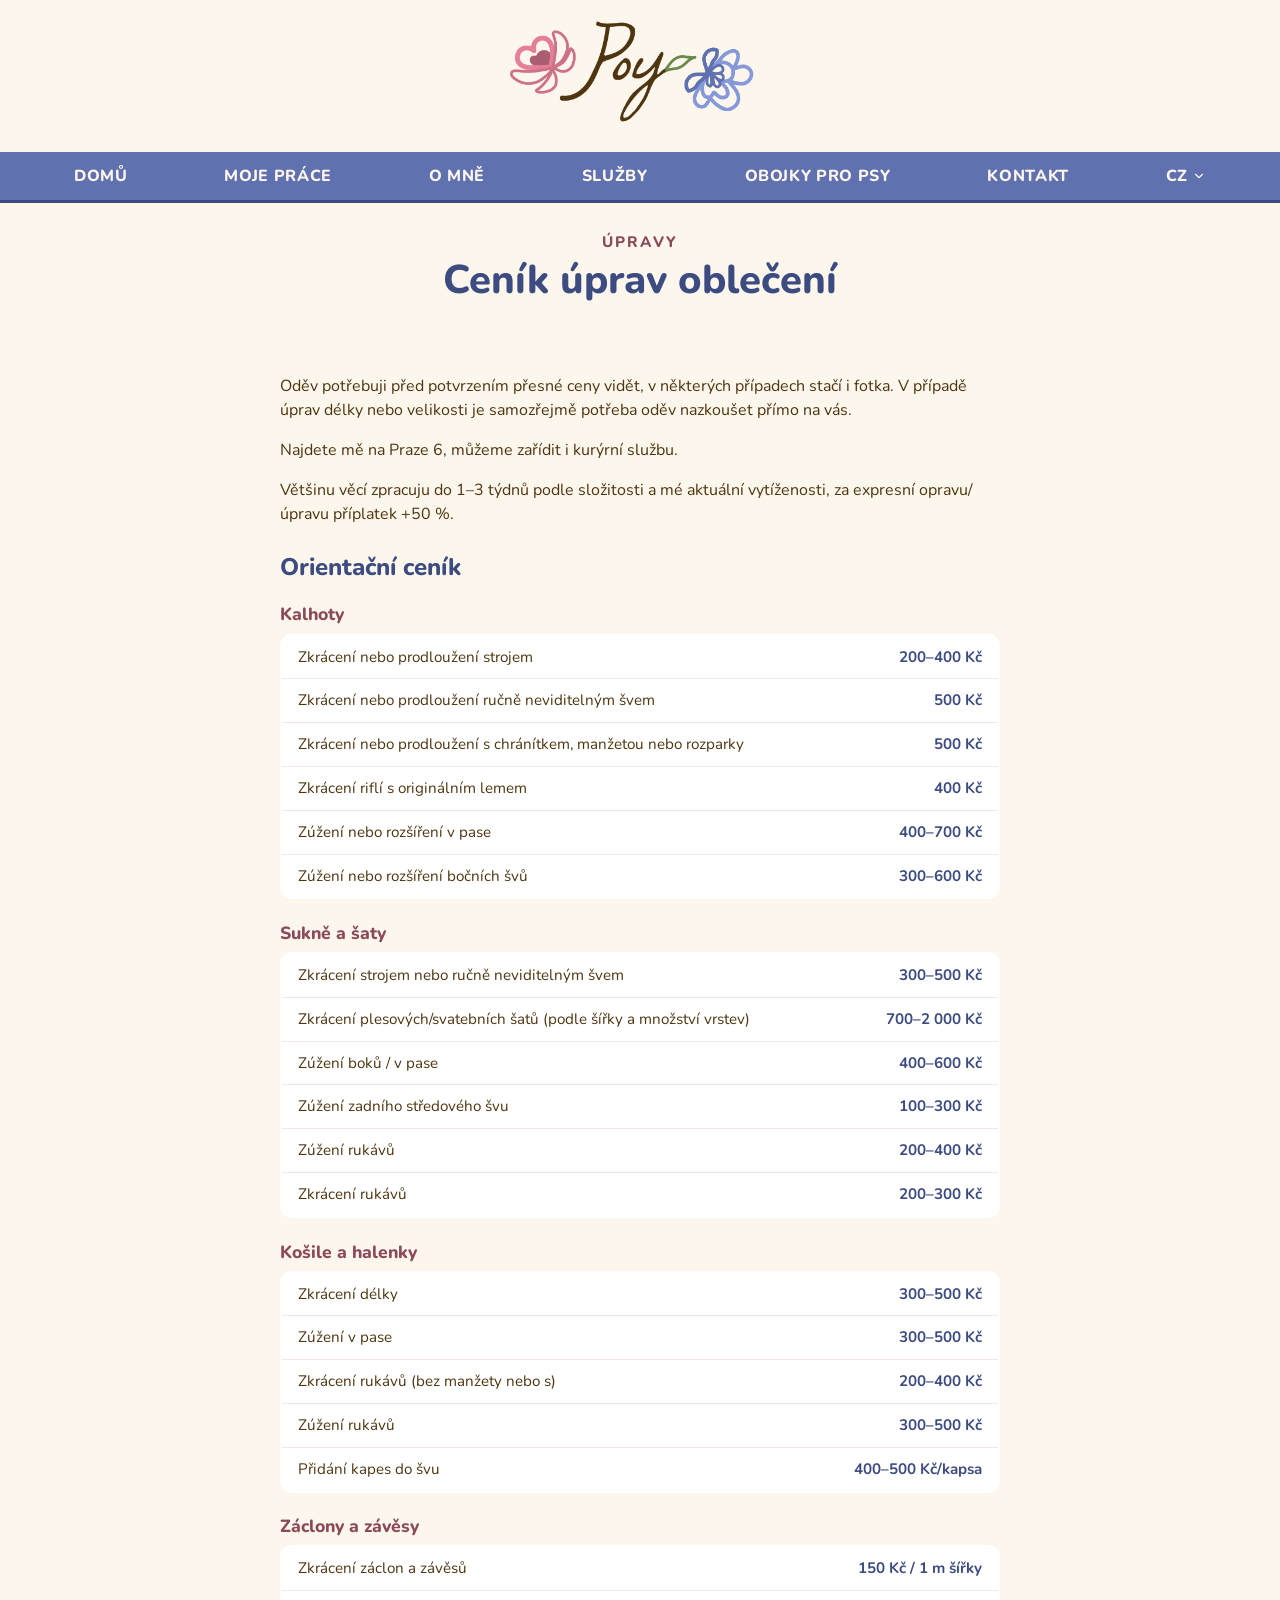
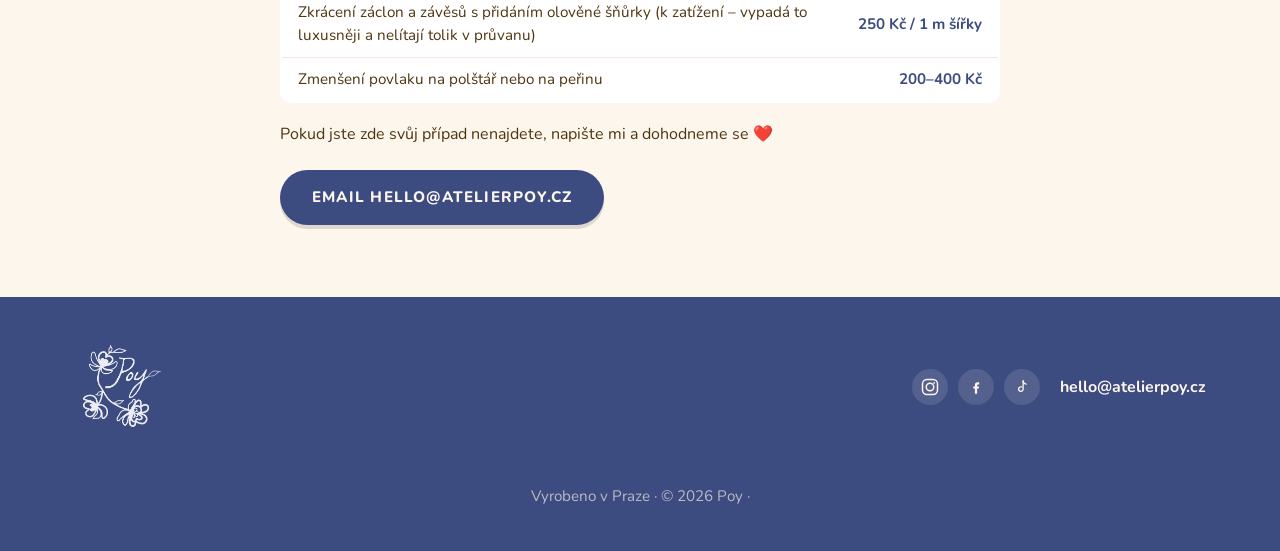
==== alterations-pricelist.html @ 81d50926 "added link to menu, mandatory fields identified, custum work CTA, about photo fix, footer logo enlar" ====
<!DOCTYPE html>
<html lang="cs">
<head>
<meta charset="UTF-8">
<meta name="viewport" content="width=device-width, initial-scale=1.0">
<title>Poy — Alterations Price List</title>
<meta name="description" content="Approximate prices for Poy's clothing alterations — hemming, taking in, sleeves, curtains and more.">
<link rel="stylesheet" href="styles.css?v=2">
</head>
<body>

<!-- anchor target for "back to top" links — kept separate from the sticky
     header, since browsers skip scrolling to a position:sticky element
     (it's always "in view" already, pinned at top:0) -->
<div id="top"></div>

<!-- ===========================================================
     Header / nav — copied verbatim from index.html so this page
     reads as part of the same site, not a separate app
     =========================================================== -->
<header class="site-header">

  <!-- Row 1: logo only, centered, no color block -->
  <div class="header-row header-row-logo">
    <a href="index.html" class="logo-link" aria-label="Poy — home" data-i18n-attr="aria-label:nav.logoAriaLabel">
      <img src="branding/logo_horizontal.png" alt="Poy" class="logo-img">
    </a>
  </div>

  <!-- Row 2: nav links + language switcher, on the blue color block.
       Below 640px this becomes the only header row — .logo-link-mobile
       shows here (hidden on desktop) while .header-row-logo above hides,
       so logo + hamburger end up sharing one row on mobile. -->
  <div class="header-row header-row-nav">
    <div class="container header-inner">
      <a href="index.html" class="logo-link logo-link-mobile" aria-label="Poy — home" data-i18n-attr="aria-label:nav.logoAriaLabel">
        <img src="branding/logo_horizontal.png" alt="Poy" class="logo-img">
      </a>

      <nav class="nav-side nav-left">
        <a href="index.html" data-i18n="nav.home">Home</a>
        <a href="index.html#feed" data-i18n="nav.feed">What I do</a>
        <a href="index.html#about" data-i18n="nav.about">About</a>
      </nav>

      <nav class="nav-side nav-right">
        <a href="index.html#services" data-i18n="nav.services">Services</a>
        <a href="collars.html" data-i18n="nav.dogCollars">Dog collars</a>
        <a href="index.html#contact" data-i18n="nav.contact">Contact</a>
      </nav>

      <!-- language switcher: current language + arrow, opens a dropdown
           with the other language. Plain fetch()+localStorage, see i18n.js -->
      <div class="lang-switch">
        <button type="button" class="lang-switch-trigger" aria-haspopup="true" aria-expanded="false">
          <span class="lang-switch-current">CZ</span>
          <svg viewBox="0 0 24 24" fill="none" xmlns="http://www.w3.org/2000/svg" aria-hidden="true">
            <path d="M6 9l6 6 6-6" stroke="currentColor" stroke-width="2" stroke-linecap="round" stroke-linejoin="round"/>
          </svg>
        </button>
        <div class="lang-switch-menu">
          <button type="button" class="lang-switch-option" data-lang="cz">CZ</button>
          <button type="button" class="lang-switch-option" data-lang="en">EN</button>
        </div>
      </div>

      <button class="nav-toggle" id="nav-toggle" aria-label="Toggle navigation" aria-expanded="false" data-i18n-attr="aria-label:nav.toggleAriaLabel">
        <span></span><span></span><span></span>
      </button>
    </div>

    <!-- mobile dropdown: all links in one list, shown via the hamburger toggle -->
    <nav class="mobile-nav" id="main-nav">
      <a href="index.html" data-i18n="nav.home">Home</a>
      <a href="index.html#feed" data-i18n="nav.feed">What I do</a>
      <a href="index.html#about" data-i18n="nav.about">About</a>
      <a href="index.html#services" data-i18n="nav.services">Services</a>
      <a href="collars.html" data-i18n="nav.dogCollars">Dog collars</a>
      <a href="index.html#contact" data-i18n="nav.contact">Contact</a>
      <div class="lang-switch">
        <button type="button" class="lang-switch-trigger" aria-haspopup="true" aria-expanded="false">
          <span class="lang-switch-current">CZ</span>
          <svg viewBox="0 0 24 24" fill="none" xmlns="http://www.w3.org/2000/svg" aria-hidden="true">
            <path d="M6 9l6 6 6-6" stroke="currentColor" stroke-width="2" stroke-linecap="round" stroke-linejoin="round"/>
          </svg>
        </button>
        <div class="lang-switch-menu">
          <button type="button" class="lang-switch-option" data-lang="cz">CZ</button>
          <button type="button" class="lang-switch-option" data-lang="en">EN</button>
        </div>
      </div>
    </nav>
  </div>
</header>

<main>

  <!-- ===========================================================
       Page hero — kicker + heading, no photos (same generic pattern
       reused from collars.html's .collar-hero)
       =========================================================== -->
  <section class="collar-hero">
    <div class="container">
      <p class="kicker" data-i18n="alterationsPricelist.kicker">alterations</p>
      <h1 data-i18n="alterationsPricelist.title">Alterations Price List</h1>
    </div>
  </section>

  <!-- content styling (.mending-section/.mending-content/.price-table*)
       is shared with mending-pricelist.html — purely generic page-content
       styling, not specific to either service, so reused as-is -->
  <section class="mending-section">
    <div class="container">
      <div class="mending-content">

        <p data-i18n="alterationsPricelist.intro.fitting">I&rsquo;ll need to see the garment before I can confirm the exact price; in some cases, a photo will suffice. If size/length alterations are required, you will, of course, need to try the garment on.</p>
        <p data-i18n="alterationsPricelist.intro.location">I&rsquo;m based in Prague 6, but we can also arrange a courier service.</p>
        <p data-i18n="alterationsPricelist.intro.turnaround">I usually complete most jobs within 1&ndash;3 weeks, depending on the complexity and my current workload; there&rsquo;s a 50% surcharge for express repairs or alterations.</p>

        <h2 data-i18n="alterationsPricelist.listHeading">Approximate price list</h2>

        <h3 data-i18n="alterationsPricelist.categories.trousers.heading">Trousers &amp; Jeans</h3>
        <div class="price-table-wrap">
          <table class="price-table">
            <tbody>
              <tr>
                <td data-i18n="alterationsPricelist.categories.trousers.items.0.name">Machine hemming or lengthening</td>
                <td data-i18n="alterationsPricelist.categories.trousers.items.0.price">200&ndash;400 CZK</td>
              </tr>
              <tr>
                <td data-i18n="alterationsPricelist.categories.trousers.items.1.name">Hand hemming or lengthening with an invisible seam</td>
                <td data-i18n="alterationsPricelist.categories.trousers.items.1.price">500 CZK</td>
              </tr>
              <tr>
                <td data-i18n="alterationsPricelist.categories.trousers.items.2.name">Hemming or lengthening with a fly, cuff or slits</td>
                <td data-i18n="alterationsPricelist.categories.trousers.items.2.price">500 CZK</td>
              </tr>
              <tr>
                <td data-i18n="alterationsPricelist.categories.trousers.items.3.name">Hemming of jeans with the original hem</td>
                <td data-i18n="alterationsPricelist.categories.trousers.items.3.price">400 CZK</td>
              </tr>
              <tr>
                <td data-i18n="alterationsPricelist.categories.trousers.items.4.name">Tightening or widening at the waist</td>
                <td data-i18n="alterationsPricelist.categories.trousers.items.4.price">400&ndash;700 CZK</td>
              </tr>
              <tr>
                <td data-i18n="alterationsPricelist.categories.trousers.items.5.name">Tightening or widening of side seams</td>
                <td data-i18n="alterationsPricelist.categories.trousers.items.5.price">300&ndash;600 CZK</td>
              </tr>
            </tbody>
          </table>
        </div>

        <h3 data-i18n="alterationsPricelist.categories.dresses.heading">Skirts &amp; Dresses</h3>
        <div class="price-table-wrap">
          <table class="price-table">
            <tbody>
              <tr>
                <td data-i18n="alterationsPricelist.categories.dresses.items.0.name">Shortening and hemming by machine or by hand with an invisible seam</td>
                <td data-i18n="alterationsPricelist.categories.dresses.items.0.price">300&ndash;500 CZK</td>
              </tr>
              <tr>
                <td data-i18n="alterationsPricelist.categories.dresses.items.1.name">Shortening and hemming of ball gowns/wedding dresses (depending on width and number of layers)</td>
                <td data-i18n="alterationsPricelist.categories.dresses.items.1.price">700&ndash;2,000 CZK</td>
              </tr>
              <tr>
                <td data-i18n="alterationsPricelist.categories.dresses.items.2.name">Taking in at the hips/waist</td>
                <td data-i18n="alterationsPricelist.categories.dresses.items.2.price">400&ndash;600 CZK</td>
              </tr>
              <tr>
                <td data-i18n="alterationsPricelist.categories.dresses.items.3.name">Taking in the centre back seam</td>
                <td data-i18n="alterationsPricelist.categories.dresses.items.3.price">100&ndash;300 CZK</td>
              </tr>
              <tr>
                <td data-i18n="alterationsPricelist.categories.dresses.items.4.name">Taking in the sleeves</td>
                <td data-i18n="alterationsPricelist.categories.dresses.items.4.price">200&ndash;400 CZK</td>
              </tr>
              <tr>
                <td data-i18n="alterationsPricelist.categories.dresses.items.5.name">Shortening the sleeves</td>
                <td data-i18n="alterationsPricelist.categories.dresses.items.5.price">200&ndash;300 CZK</td>
              </tr>
            </tbody>
          </table>
        </div>

        <h3 data-i18n="alterationsPricelist.categories.shirts.heading">Shirts &amp; Blouses</h3>
        <div class="price-table-wrap">
          <table class="price-table">
            <tbody>
              <tr>
                <td data-i18n="alterationsPricelist.categories.shirts.items.0.name">Shortening the length</td>
                <td data-i18n="alterationsPricelist.categories.shirts.items.0.price">300&ndash;500 CZK</td>
              </tr>
              <tr>
                <td data-i18n="alterationsPricelist.categories.shirts.items.1.name">Taking in at the waist</td>
                <td data-i18n="alterationsPricelist.categories.shirts.items.1.price">300&ndash;500 CZK</td>
              </tr>
              <tr>
                <td data-i18n="alterationsPricelist.categories.shirts.items.2.name">Shortening the sleeves (with or without cuffs)</td>
                <td data-i18n="alterationsPricelist.categories.shirts.items.2.price">200&ndash;400 CZK</td>
              </tr>
              <tr>
                <td data-i18n="alterationsPricelist.categories.shirts.items.3.name">Taking in the sleeves</td>
                <td data-i18n="alterationsPricelist.categories.shirts.items.3.price">300&ndash;500 CZK</td>
              </tr>
              <tr>
                <td data-i18n="alterationsPricelist.categories.shirts.items.4.name">Adding pockets to the seam</td>
                <td data-i18n="alterationsPricelist.categories.shirts.items.4.price">400&ndash;500 CZK per pocket</td>
              </tr>
            </tbody>
          </table>
        </div>

        <h3 data-i18n="alterationsPricelist.categories.curtains.heading">Curtains &amp; Drapes</h3>
        <div class="price-table-wrap">
          <table class="price-table">
            <tbody>
              <tr>
                <td data-i18n="alterationsPricelist.categories.curtains.items.0.name">Shortening curtains and drapes</td>
                <td data-i18n="alterationsPricelist.categories.curtains.items.0.price">150 CZK per metre in width</td>
              </tr>
              <tr>
                <td data-i18n="alterationsPricelist.categories.curtains.items.1.name">Shortening curtains and drapes with the addition of a lead weight cord (to weigh them down &mdash; it looks more luxurious and they don&rsquo;t flap about as much in a draught)</td>
                <td data-i18n="alterationsPricelist.categories.curtains.items.1.price">250 CZK per metre in width</td>
              </tr>
              <tr>
                <td data-i18n="alterationsPricelist.categories.curtains.items.2.name">Resizing a pillowcase or duvet cover</td>
                <td data-i18n="alterationsPricelist.categories.curtains.items.2.price">200&ndash;400 CZK</td>
              </tr>
            </tbody>
          </table>
        </div>

        <p data-i18n="alterationsPricelist.closingNote">If you can&rsquo;t find your specific case here, please write me an e-mail and we&rsquo;ll sort it out &#10084;&#65039;</p>
        <div class="mending-cta">
          <!-- PLACEHOLDER: swap for the real email before launch -->
          <a href="mailto:hello@atelierpoy.cz" class="btn btn-navy" data-i18n="alterationsPricelist.emailCta">Email hello@atelierpoy.cz</a>
        </div>

      </div>
    </div>
  </section>

</main>

<!-- ===========================================================
     Footer — copied verbatim from index.html
     =========================================================== -->
<footer class="site-footer">
  <div class="container footer-inner">
    <img src="branding/LOGO - PROFILOVKA.png" alt="Poy" class="footer-logo">
    <div class="footer-links">
      <div class="footer-socials">
        <!-- PLACEHOLDER: swap for the real Instagram handle before launch -->
        <a href="https://www.instagram.com/atelier_poy" target="_blank" rel="noopener" class="social-icon" aria-label="Instagram" data-i18n-attr="aria-label:footer.instagramLink">
          <svg viewBox="0 0 24 24" fill="none" xmlns="http://www.w3.org/2000/svg" aria-hidden="true">
            <rect x="2" y="2" width="20" height="20" rx="6" stroke="currentColor" stroke-width="2"/>
            <circle cx="12" cy="12" r="5" stroke="currentColor" stroke-width="2"/>
            <circle cx="17.5" cy="6.5" r="1.2" fill="currentColor"/>
          </svg>
        </a>
        <a href="https://www.facebook.com/profile.php?id=61593095477667" target="_blank" rel="noopener" class="social-icon" aria-label="Facebook" data-i18n-attr="aria-label:footer.facebookLink">
          <svg viewBox="0 0 24 24" fill="none" xmlns="http://www.w3.org/2000/svg" aria-hidden="true">
            <path d="M14.5 8.5h1.8V5.8h-2.1c-2.3 0-3.7 1.4-3.7 3.7v1.7H8.4v2.9h2.1V21h3v-6.9h2.2l.4-2.9h-2.6V9.7c0-.7.3-1.2 1-1.2Z" fill="currentColor"/>
          </svg>
        </a>
        <a href="https://www.tiktok.com/@atelier_poy" target="_blank" rel="noopener" class="social-icon" aria-label="TikTok" data-i18n-attr="aria-label:footer.tiktokLink">
          <svg viewBox="0 0 24 24" fill="none" xmlns="http://www.w3.org/2000/svg" aria-hidden="true">
            <path d="M13.5 4v10.8a3 3 0 1 1-2.3-2.9" stroke="currentColor" stroke-width="1.8" stroke-linecap="round" stroke-linejoin="round"/>
            <path d="M13.5 4c.3 2.2 1.9 3.9 4 4.2" stroke="currentColor" stroke-width="1.8" stroke-linecap="round" stroke-linejoin="round"/>
          </svg>
        </a>
      </div>
      <!-- PLACEHOLDER: swap for the real email before launch -->
      <a href="mailto:hello@atelierpoy.cz" data-i18n="footer.emailLink">hello@atelierpoy.cz</a>
    </div>
    <p class="footer-note" data-i18n="footer.note">Made in Prague · &copy; 2026 Poy ·</p>
  </div>
</footer>

<script src="script.js?v=2"></script>
<script src="i18n.js?v=2"></script>
</body>
</html>
---- styles.css ----
/* ===========================================================
   Poy — prototype stylesheet
   Palette pulled from the logo's floral accents + Cal & Lily's
   bold pink/navy direction. All colors/fonts live in :root so
   the palette (flagged as "may change later") is cheap to swap.
   =========================================================== */

@import url('https://fonts.googleapis.com/css2?family=Nunito:wght@400;600;700;800;900&display=swap');

:root {
  /* palette (client-provided: text / primary / secondary / accent,
     plus derived deep/pale shades for contrast and full-bleed blocks) */
  --text: #4e350f;
  --primary: #ab5e71;
  --primary-deep: #8a4a5a;
  --primary-pale: #f6e5e8;
  --secondary: #6071af;
  --secondary-deep: #3c4b80;
  --accent: #ecc84b;
  --accent-deep: #8a6a1a;
  --cream: #fdf6ec;
  --white: #ffffff;

  /* type */
  --font-display: 'Nunito', sans-serif;
  --font-body: 'Nunito', sans-serif;

  --container-width: 1180px;
}

/* ---------- reset ---------- */
*, *::before, *::after { box-sizing: border-box; }
html { scroll-behavior: smooth; }
body {
  margin: 0;
  font-family: var(--font-body);
  color: var(--text);
  background: var(--cream);
  line-height: 1.5;
  -webkit-font-smoothing: antialiased;
}
img { max-width: 100%; display: block; }
a { color: inherit; text-decoration: none; }
h1, h2, h3 { font-family: var(--font-display); font-weight: 800; margin: 0 0 0.4em; line-height: 1.1; }
p { margin: 0 0 1em; }
ul { margin: 0; padding: 0; list-style: none; }
button { font-family: inherit; cursor: pointer; }

.container {
  max-width: var(--container-width);
  margin: 0 auto;
  padding: 0 24px;
}

.kicker {
  font-family: var(--font-body);
  font-weight: 800;
  font-size: 0.95rem;
  letter-spacing: 0.14em;
  text-transform: uppercase;
  margin: 0 0 0.5em;
}

/* ---------- buttons ---------- */
.btn {
  display: inline-flex;
  align-items: center;
  gap: 8px;
  padding: 14px 30px;
  border-radius: 999px;
  border: 2px solid transparent;
  font-family: var(--font-body);
  font-weight: 800;
  font-size: 0.95rem;
  letter-spacing: 0.08em;
  text-transform: uppercase;
  transition: transform 0.15s ease, box-shadow 0.15s ease;
  box-shadow: 0 4px 0 rgba(0,0,0,0.12);
}
.btn:hover { transform: translateY(-2px); }
.btn:active { transform: translateY(1px); box-shadow: 0 2px 0 rgba(0,0,0,0.12); }

.btn-navy { background: var(--secondary-deep); color: var(--cream); }
.btn-pink { background: var(--primary-deep); color: var(--white); }
.btn-outline { background: transparent; border-color: currentColor; box-shadow: none; }

/* loading state — e.g. the collar order submit button while its fetch is
   in flight, so there's visible feedback for the gap before the success/
   error state appears. currentColor keeps the spinner matching whichever
   .btn color variant it's used on with no new color needed. */
.btn.is-loading { opacity: 0.85; cursor: default; }
.btn.is-loading:hover { transform: none; }
.btn-spinner {
  display: none;
  width: 16px;
  height: 16px;
  border: 2px solid currentColor;
  border-top-color: transparent;
  border-radius: 50%;
  opacity: 0.85;
  animation: btn-spinner-spin 0.6s linear infinite;
}
.btn.is-loading .btn-spinner { display: inline-block; }
@keyframes btn-spinner-spin { to { transform: rotate(360deg); } }

/* ---------- scalloped divider ----------
   A continuous wave made of alternating elliptical arcs (rx 70 / ry 30)
   — one bulging up, the next bulging down, tangent at each join. Wide,
   gentle rhythm (280px per full cycle) rather than tight round bumps.
   --scallop-color is set per-usage to match the section the divider is
   leading into. Used only at the top of a bold color block (max 2 per
   page). */
.scallop {
  height: 66px;
  width: 100%;
  background-color: var(--scallop-color);
  -webkit-mask-image: url("data:image/svg+xml,%3Csvg xmlns='http://www.w3.org/2000/svg' width='280' height='66'%3E%3Cpath d='M0,33 A70,30 0 0 1 140,33 A70,30 0 0 0 280,33 L280,66 L0,66 Z' fill='white'/%3E%3C/svg%3E");
  mask-image: url("data:image/svg+xml,%3Csvg xmlns='http://www.w3.org/2000/svg' width='280' height='66'%3E%3Cpath d='M0,33 A70,30 0 0 1 140,33 A70,30 0 0 0 280,33 L280,66 L0,66 Z' fill='white'/%3E%3C/svg%3E");
  -webkit-mask-repeat: repeat-x;
  mask-repeat: repeat-x;
  -webkit-mask-size: 280px 66px;
  mask-size: 280px 66px;
  -webkit-mask-position: center top;
  mask-position: center top;
}

/* Wavy borders made from tiled slices of the hand-painted wave_yelow.png
   artwork (one seamless 2-bump period each) instead of the scalloped mask
   above. --about leads into the About section; --contact leads from the
   Instagram feed into the Contact section, recolored to --primary and
   given a white backing (background-color, showing through the gaps
   between bumps) so it reads as a continuation of the widget's white
   background rather than the feed section's cream. */
.wave-divider {
  height: 70px;
  width: 100%;
  background-repeat: repeat-x;
  background-position: center top;
  background-size: auto 100%;
}
.wave-divider--about {
  background-image: url('branding/wave_yelow_tile.png');
}
.wave-divider--contact {
  background-color: var(--white);
  background-image: url('branding/wave_primary_tile.png');
}

/* ===========================================================
   Header
   =========================================================== */
.site-header {
  position: sticky;
  top: 0;
  z-index: 50;
}

/* Row 1 — logo only, centered, no color block. Shrinks to half size once
   the page is scrolled (see script.js), freeing up vertical space; the
   blue nav row below is untouched by this. */
.header-row-logo {
  display: flex;
  justify-content: center;
  align-items: center;
  background: var(--cream);
  padding: 14px 0 8px;
  transition: padding 0.25s ease;
}
.logo-link { display: flex; }
.logo-img { height: 130px; width: auto; transition: height 0.25s ease; }
.logo-link-mobile { display: none; }

.site-header.is-scrolled .header-row-logo { padding: 7px 0 4px; }
.site-header.is-scrolled .header-row-logo .logo-img { height: 65px; }

/* Row 2 — nav links + language switcher, on the blue color block */
.header-row-nav {
  background: var(--secondary);
  border-bottom: 3px solid var(--secondary-deep);
}
.header-inner {
  display: flex;
  align-items: center;
  justify-content: space-between;
  padding-top: 12px;
  padding-bottom: 12px;
}

/* display: contents unwraps the nav-left/nav-right grouping boxes so
   each link becomes a direct flex child of .header-inner, alongside
   the language switcher — that's what makes justify-content: space-between
   spread everything out edge to edge. */
.nav-side { display: contents; }
.nav-side a, .mobile-nav a {
  font-weight: 800;
  font-size: 1rem;
  letter-spacing: 0.04em;
  text-transform: uppercase;
}
/* row 2 sits on the blue block, so its links need light text; the mobile
   dropdown panel is its own cream surface and keeps the default dark text */
.header-inner .nav-side a { color: var(--cream); }
.header-inner .nav-side a:hover { color: var(--accent); }
.mobile-nav a:hover { color: var(--primary-deep); }

.mobile-nav { display: none; }

/* language switcher — styled like a nav link (current language + arrow),
   opens a small dropdown with the other language */
.lang-switch { position: relative; }
.lang-switch-trigger {
  display: inline-flex;
  align-items: center;
  gap: 4px;
  background: transparent;
  border: none;
  padding: 0;
  font-family: var(--font-body);
  font-weight: 800;
  font-size: 1rem;
  letter-spacing: 0.04em;
  text-transform: uppercase;
  color: var(--cream);
  cursor: pointer;
}
.lang-switch-trigger:hover { color: var(--accent); }
.lang-switch-trigger svg { width: 14px; height: 14px; transition: transform 0.15s ease; }
.lang-switch.open .lang-switch-trigger svg { transform: rotate(180deg); }

.lang-switch-menu {
  display: none;
  position: absolute;
  top: 100%;
  left: 50%;
  transform: translateX(-50%);
  margin-top: 12px;
  background: var(--white);
  border-radius: 12px;
  box-shadow: 0 10px 24px rgba(23,28,58,0.2);
  padding: 6px;
  min-width: 64px;
  z-index: 10;
}
.lang-switch.open .lang-switch-menu { display: block; }
.lang-switch-option {
  display: block;
  width: 100%;
  border: none;
  background: transparent;
  font-family: var(--font-body);
  font-weight: 800;
  font-size: 0.95rem;
  letter-spacing: 0.04em;
  text-transform: uppercase;
  color: var(--secondary-deep);
  padding: 8px 12px;
  border-radius: 8px;
  cursor: pointer;
  text-align: center;
}
.lang-switch-option:hover { background: var(--primary-pale); }
.lang-switch-option.is-current { display: none; }

/* the mobile dropdown copy sits on the cream panel, not the blue bar */
.mobile-nav .lang-switch-trigger { color: var(--text); }
.mobile-nav .lang-switch-trigger:hover { color: var(--primary-deep); }

.nav-toggle {
  display: none;
  flex-direction: column;
  justify-content: center;
  gap: 5px;
  width: 40px;
  height: 40px;
  background: transparent;
  border: none;
}
.nav-toggle span {
  display: block;
  height: 3px;
  border-radius: 3px;
  background: var(--cream);
}

/* ===========================================================
   Hero
   =========================================================== */
.hero {
  background: var(--cream);
}
.hero-inner { padding-top: 8px; padding-bottom: 56px; }

/* full-bleed, edge-to-edge — no rounded corners, no card framing,
   no captions; the photos carry the section on their own */
.hero-highlights {
  display: grid;
  grid-template-columns: repeat(3, 1fr);
  margin-bottom: 56px;
}
.hero-highlight-link { display: block; overflow: hidden; }
.hero-highlight-link img {
  width: 100%;
  height: 320px;
  object-fit: cover;
  display: block;
  transition: transform 0.3s ease;
}
.hero-highlight-link:hover img { transform: scale(1.04); }

.hero-text { max-width: 700px; margin: 0 auto; text-align: center; }
.hero-text .btn { margin-top: 4px; }
.hero h1 {
  font-size: clamp(2.4rem, 4.5vw, 3.6rem);
  color: var(--secondary-deep);
}
.hero-sub {
  font-size: 1.05rem;
  max-width: 56ch;
  margin-left: auto;
  margin-right: auto;
}

/* ===========================================================
   Services
   =========================================================== */
.services { background: var(--cream); }
.services .container { padding-top: 72px; padding-bottom: 64px; }
.section-heading { text-align: center; max-width: 640px; margin: 0 auto 44px; }
.section-heading h2 { font-size: clamp(2.3rem, 4vw, 3rem); color: var(--secondary-deep); }
.section-heading .kicker { color: var(--primary-deep); }

.card-grid {
  display: grid;
  grid-template-columns: repeat(4, 1fr);
  gap: 16px;
  align-items: start;
}
/* the new service photos already have their own decorative frame baked
   into the image itself, so no CSS border/frame here — just show them
   at their natural (near-square) aspect ratio so nothing gets cropped. */
.card-img {
  width: 100%;
  aspect-ratio: 1 / 1;
  object-fit: cover;
  display: block;
}
.card-caption { text-align: center; margin-top: 16px; }
.card h3 {
  font-size: 1rem;
  letter-spacing: 0.04em;
  text-transform: uppercase;
  line-height: 1.3;
  margin: 0 0 6px;
  color: var(--secondary-deep);
}
.card p.desc { font-size: 15px; margin: 0; color: var(--text); }
.card-cta { margin-top: 14px; }

/* ===========================================================
   Collar order page
   =========================================================== */
.collar-hero { background: var(--cream); padding: 28px 0 20px; text-align: center; }
.collar-hero .kicker { color: var(--primary-deep); margin-bottom: 0.25em; }
.collar-hero h1 { color: var(--secondary-deep); font-size: clamp(1.8rem, 3.2vw, 2.5rem); margin-bottom: 0.3em; }
.collar-hero-sub { max-width: 56ch; margin: 0 auto; font-size: 0.95rem; }

.order-section { background: var(--cream); padding-bottom: 40px; }
/* wider than a typical text column on purpose — more room per row means
   the option/fabric grids below need fewer rows to show everything, so
   there's less to scroll through to see all the choices */
.order-form { max-width: 900px; margin: 0 auto; }

/* 4-step flow — one .form-step visible at a time (script.js toggles the
   `hidden` attribute). .step-progress is the persistent graphical stepper
   above them (circles + connecting lines, filled/checked as steps
   complete); each .form-step's own heading below it is the per-step
   content title, not a position indicator. */
.form-step { scroll-margin-top: 130px; }
.step-heading { color: var(--secondary-deep); font-size: clamp(1.4rem, 2.5vw, 1.8rem); margin: 0 0 20px; }

.step-progress {
  display: flex;
  align-items: flex-start;
  list-style: none;
  margin: 0 0 28px;
  padding: 0;
}
.step-progress-item {
  display: flex;
  flex-direction: column;
  align-items: center;
  gap: 6px;
  flex: 0 0 auto;
}
.step-progress-circle {
  display: flex;
  align-items: center;
  justify-content: center;
  width: 34px;
  height: 34px;
  border-radius: 50%;
  border: 2px solid var(--primary-pale);
  background: var(--white);
  color: var(--text);
  font-weight: 800;
  font-size: 0.95rem;
  flex-shrink: 0;
  transition: background 0.15s ease, border-color 0.15s ease, color 0.15s ease;
}
.step-progress-check { display: none; width: 16px; height: 16px; }
.step-progress-label {
  font-size: 0.95rem;
  font-weight: 700;
  color: var(--text);
  opacity: 0.55;
  white-space: nowrap;
  transition: opacity 0.15s ease, color 0.15s ease;
}
.step-progress-line {
  flex: 1 1 20px;
  min-width: 16px;
  height: 2px;
  background: var(--primary-pale);
  margin-top: 16px;
  transition: background 0.15s ease;
}

.step-progress-item.is-current .step-progress-circle { border-color: var(--secondary-deep); color: var(--secondary-deep); }
.step-progress-item.is-current .step-progress-label { opacity: 1; color: var(--secondary-deep); }

.step-progress-item.is-complete .step-progress-circle { background: var(--secondary-deep); border-color: var(--secondary-deep); }
.step-progress-item.is-complete .step-progress-number { display: none; }
.step-progress-item.is-complete .step-progress-check { display: block; color: var(--cream); }
.step-progress-item.is-complete .step-progress-label { opacity: 1; color: var(--secondary-deep); }
.step-progress-item.is-complete + .step-progress-line { background: var(--secondary-deep); }
.step-nav { display: flex; align-items: center; justify-content: flex-end; gap: 16px; margin-top: 20px; }
/* pushes itself flush left while the Next/Submit button stays flush
   right, so a lone Next button (step 1 has no Back) still lands on the
   same side it does everywhere else */
.step-back-link {
  margin-right: auto;
  background: transparent;
  border: none;
  padding: 0;
  font-family: var(--font-body);
  font-weight: 700;
  font-size: 0.95rem;
  color: var(--secondary-deep);
  text-decoration: underline;
  text-underline-offset: 2px;
  cursor: pointer;
}
.step-back-link:hover { color: var(--primary-deep); }

/* fieldset/legend carry a lot of UA default border/padding/inset-legend
   styling — this class is used on both <fieldset> and plain <div> section
   wrappers, so it resets those defaults uniformly across both. */
.form-section {
  border: none;
  margin: 0 0 20px;
  padding: 0 0 20px;
  border-bottom: 1px solid rgba(171,94,113,0.18);
}
.form-section:last-child { border-bottom: none; margin-bottom: 0; padding-bottom: 0; }
.form-legend {
  display: block;
  font-family: var(--font-display);
  font-weight: 800;
  font-size: 1.05rem;
  color: var(--secondary-deep);
  margin: 0 0 8px;
  padding: 0;
}

/* marks a required field/section's legend or label — a CSS-generated
   character rather than extra markup, so it survives i18n.js overwriting
   the element's textContent on every language switch */
.is-required::after {
  content: " *";
  color: var(--primary-deep);
  font-weight: 800;
}

.form-note { font-size: 0.95rem; color: var(--text); opacity: 0.75; margin: 6px 0 0; }
.form-note--soft {
  background: var(--primary-pale);
  border-radius: 10px;
  padding: 8px 12px;
  opacity: 1;
}
.field-help { font-size: 0.95rem; opacity: 0.65; margin: 4px 0 0; }
.field-help a { text-decoration: underline; text-underline-offset: 2px; }
.field-help a:hover { color: var(--primary-deep); }

.field { margin-bottom: 10px; }
.field:last-child { margin-bottom: 0; }
.field label,
.field-label {
  display: block;
  font-weight: 700;
  font-size: 0.95rem;
  color: var(--secondary-deep);
  margin-bottom: 4px;
}
.field input[type="text"],
.field input[type="email"],
.field input[type="tel"],
.field input[type="number"],
.field textarea {
  width: 100%;
  border: 2px solid var(--primary-pale);
  background: var(--white);
  border-radius: 10px;
  padding: 8px 12px;
  font-family: var(--font-body);
  font-size: 1rem;
  color: var(--text);
  transition: border-color 0.15s ease;
}
.field input:focus,
.field textarea:focus { outline: none; border-color: var(--primary-deep); }
.field textarea { min-height: 70px; resize: vertical; }

/* validation — inline, next to the field it belongs to, never a generic
   top-of-page banner. --primary-deep doubles as the "error" color since
   the palette has no dedicated red; it reads clearly enough against the
   cream/white field backgrounds. */
.field-error {
  color: var(--primary-deep);
  font-size: 0.95rem;
  font-weight: 700;
  margin: 4px 0 0;
}
.field input.is-invalid,
.field textarea.is-invalid { border-color: var(--primary-deep); }
/* required radio/checkbox groups with no default selection (width,
   hardware, delivery use .option-card; fabric uses its own accordion
   markup) — the whole group gets a colored border when nothing's picked */
.form-section.is-invalid .option-card { border-color: var(--primary-deep); }
.form-section.is-invalid .fabric-tabs .fabric-tab { border-color: var(--primary-deep); }
.form-section.is-invalid .hardware-chip { border-color: var(--primary-deep); }

/* radio/checkbox "cards" used for width, hardware, delivery and the
   nametag sub-choices — the whole card is clickable since the input
   sits inside its <label>; :has() gives the checked one a filled look
   without needing JS just to toggle a class. */
.option-grid {
  display: grid;
  grid-template-columns: repeat(auto-fit, minmax(150px, 1fr));
  gap: 8px;
}
.option-grid--two { grid-template-columns: repeat(2, 1fr); }
.option-grid--compact { gap: 6px; margin-top: 6px; }

.option-card {
  display: flex;
  flex-direction: column;
  gap: 2px;
  border: 2px solid var(--primary-pale);
  background: var(--white);
  border-radius: 12px;
  padding: 8px 10px;
  cursor: pointer;
  transition: border-color 0.15s ease, background 0.15s ease;
}
.option-card input { accent-color: var(--primary-deep); margin-right: 4px; }
.option-card:has(input:checked) { border-color: var(--primary-deep); background: var(--primary-pale); }
.option-card-title { font-weight: 700; font-size: 1rem; }
.option-card-price { font-size: 0.95rem; opacity: 0.75; }
/* width example photos — bleeds to the card's edges (negative margin
   cancels .option-card's own padding), same idea as the fabric/hardware
   swatch photos */
.option-card--image { padding-top: 0; overflow: hidden; }
.option-card-img {
  width: calc(100% + 20px);
  margin: 0 -10px 6px;
  aspect-ratio: 4 / 3;
  object-fit: cover;
  display: block;
}
/* 40mm-silver lock: JS disables the input and adds this class so the
   reason (the note above the group) is visible, not just a mystery gray */
.option-card.is-disabled { opacity: 0.5; cursor: not-allowed; background: var(--cream); }
.option-card.is-disabled input { pointer-events: none; }

/* fabric catalogue — one category's swatches visible at a time, switched
   via a row of tabs (script.js) rather than the accordion this replaced;
   .fabric-panel[hidden] just uses the browser's native hidden behavior */
.fabric-tabs {
  display: flex;
  flex-wrap: wrap;
  gap: 6px;
  margin-bottom: 12px;
}
.fabric-tab {
  border: 2px solid var(--primary-pale);
  background: var(--white);
  color: var(--secondary-deep);
  border-radius: 999px;
  padding: 8px 14px;
  font-family: var(--font-body);
  font-weight: 700;
  font-size: 0.95rem;
  cursor: pointer;
  transition: border-color 0.15s ease, background 0.15s ease, color 0.15s ease;
}
.fabric-tab:hover { border-color: var(--primary-deep); }
.fabric-tab.is-active { background: var(--secondary-deep); border-color: var(--secondary-deep); color: var(--cream); }

.fabric-grid {
  display: grid;
  grid-template-columns: repeat(auto-fill, minmax(130px, 1fr));
  gap: 8px;
}
/* the swatch photo is the main identifier now (no code shown to the
   customer) — the radio floats over its top-left corner rather than
   taking its own row, so the image can run the full width of the card.
   .fabric-chip is a plain div (not the label) so the enlarge button can
   sit as its sibling instead of nesting inside the label — nesting a
   button inside a label makes click-forwarding to the radio unreliable
   across browsers. .fabric-chip-select is `display: contents` so its
   children (input/image/name) lay out exactly as if they were direct
   flex children of .fabric-chip, keeping the original card layout. */
.fabric-chip {
  position: relative;
  display: flex;
  flex-direction: column;
  border: 2px solid var(--primary-pale);
  background: var(--white);
  border-radius: 10px;
  overflow: hidden;
  cursor: pointer;
  font-size: 1rem;
  transition: border-color 0.15s ease, box-shadow 0.15s ease;
}
.fabric-chip-select { display: contents; }
.fabric-chip:has(input:checked) {
  border-color: var(--primary-deep);
  box-shadow: 0 0 0 2px var(--primary-pale) inset;
}
.fabric-chip:has(input:checked) .fabric-name-row { background: var(--primary-pale); }
.fabric-swatch {
  width: 100%;
  aspect-ratio: 1 / 1;
  object-fit: cover;
  display: block;
  background: var(--cream);
}
/* radio sits in the white name row, not over the (often busy) pattern
   photo, where it used to be hard to notice */
.fabric-name-row {
  display: flex;
  align-items: center;
  flex-wrap: wrap;
  gap: 2px 6px;
  padding: 5px 8px 6px;
  transition: background 0.15s ease;
}
.fabric-name-row input { margin: 0; flex-shrink: 0; accent-color: var(--primary-deep); }
.fabric-name { color: var(--text); }
.fabric-note { font-size: 0.95rem; opacity: 0.65; flex-basis: 100%; }

/* set by the maker via patterns/catalogue.json (status: "out_of_stock") —
   same greyed-out treatment as .option-card.is-disabled (the 40mm/silver
   hardware lock), plus a small badge since there's no adjacent note
   explaining the disabled radio the way that lock has */
.fabric-chip.is-out-of-stock { opacity: 0.55; cursor: not-allowed; }
.fabric-chip.is-out-of-stock .fabric-swatch { filter: grayscale(60%); }
.fabric-out-of-stock-badge {
  font-weight: 800;
  text-transform: uppercase;
  letter-spacing: 0.04em;
  color: var(--primary-deep);
  opacity: 1;
}
.fabric-grid-empty { grid-column: 1 / -1; margin: 0; }

/* hardware catalogue — same card shape as the fabric chips (image, radio
   + name in the white row below), fetched from hardware/catalogue.json.
   Product photos rather than repeating pattern swatches, so `contain`
   instead of `cover` — cropping a clasp in half would look broken in a
   way cropping a fabric texture doesn't. */
.hardware-grid {
  display: grid;
  /* always exactly 4 hardware options (unlike the fabric catalogue, which
     can grow), so a fixed 4-column split fills the row edge to edge
     instead of packing tight and leaving empty space to the right */
  grid-template-columns: repeat(4, 1fr);
  gap: 8px;
  margin-bottom: 8px;
}
.hardware-chip {
  position: relative;
  display: flex;
  flex-direction: column;
  border: 2px solid var(--primary-pale);
  background: var(--white);
  border-radius: 10px;
  overflow: hidden;
  cursor: pointer;
  font-size: 1rem;
  transition: border-color 0.15s ease, box-shadow 0.15s ease;
}
.hardware-chip-select { display: contents; }
.hardware-chip:has(input:checked) {
  border-color: var(--primary-deep);
  box-shadow: 0 0 0 2px var(--primary-pale) inset;
}
.hardware-chip:has(input:checked) .hardware-name-row { background: var(--primary-pale); }
.hardware-swatch {
  width: 100%;
  aspect-ratio: 1 / 1;
  object-fit: contain;
  display: block;
  background: var(--white);
  padding: 10px;
}
.hardware-name-row {
  display: flex;
  align-items: center;
  flex-wrap: wrap;
  gap: 2px 6px;
  padding: 5px 8px 6px;
  transition: background 0.15s ease;
}
.hardware-name-row input { margin: 0; flex-shrink: 0; accent-color: var(--primary-deep); }
.hardware-name { color: var(--text); }
.hardware-note { font-size: 0.95rem; opacity: 0.65; flex-basis: 100%; }
/* set by the maker via hardware/catalogue.json (status: "out_of_stock"),
   or by the 40mm-silver lock (.is-disabled, see applyWidthLock()) —
   same greyed-out treatment either way */
.hardware-chip.is-out-of-stock,
.hardware-chip.is-disabled { opacity: 0.5; cursor: not-allowed; background: var(--cream); }
.hardware-chip.is-out-of-stock .hardware-swatch { filter: grayscale(60%); }
.hardware-out-of-stock-badge {
  font-weight: 800;
  text-transform: uppercase;
  letter-spacing: 0.04em;
  color: var(--primary-deep);
  opacity: 1;
}

.fabric-enlarge {
  position: absolute;
  top: 6px;
  right: 6px;
  z-index: 2;
  display: flex;
  align-items: center;
  justify-content: center;
  width: 22px;
  height: 22px;
  padding: 0;
  border: none;
  border-radius: 50%;
  background: rgba(253,246,236,0.85);
  color: var(--secondary-deep);
  cursor: pointer;
  transition: background 0.15s ease, color 0.15s ease;
}
.fabric-enlarge svg { width: 13px; height: 13px; }
.fabric-enlarge:hover { background: var(--cream); color: var(--primary-deep); }

/* fabric lightbox — full-screen viewer opened from any .fabric-enlarge
   button; script.js scopes prev/next to whichever category tab is open */
.lightbox {
  position: fixed;
  inset: 0;
  z-index: 200;
  display: flex;
  align-items: center;
  justify-content: center;
  gap: 8px;
  background: rgba(78,53,15,0.85);
  padding: 24px;
}
/* [hidden] and a plain class selector are equal specificity, so without
   this the `display: flex` above would win and show the lightbox even
   while the `hidden` attribute is set on page load */
.lightbox[hidden] { display: none; }
.lightbox-content {
  margin: 0;
  display: flex;
  flex-direction: column;
  align-items: center;
  gap: 12px;
  max-width: min(820px, 85vw);
}
.lightbox-img {
  max-width: 100%;
  max-height: 80vh;
  display: block;
  border-radius: 12px;
  background: var(--cream);
  box-shadow: 0 12px 32px rgba(0,0,0,0.35);
}
.lightbox-caption { margin: 0; color: var(--cream); font-weight: 700; font-size: 0.95rem; text-align: center; }
.lightbox-close,
.lightbox-nav {
  display: flex;
  align-items: center;
  justify-content: center;
  flex-shrink: 0;
  border: none;
  border-radius: 50%;
  background: rgba(253,246,236,0.15);
  color: var(--cream);
  cursor: pointer;
  transition: background 0.15s ease;
}
.lightbox-close:hover,
.lightbox-nav:hover { background: rgba(253,246,236,0.3); }
.lightbox-nav { width: 44px; height: 44px; }
.lightbox-nav svg { width: 22px; height: 22px; }
.lightbox-close {
  position: absolute;
  top: 20px;
  right: 20px;
  width: 40px;
  height: 40px;
}
.lightbox-close svg { width: 18px; height: 18px; }

.nametag-details {
  margin-top: 12px;
  padding-top: 12px;
  border-top: 1px dashed var(--primary-pale);
}
.nametag-example-row {
  display: flex;
  gap: 14px;
  align-items: flex-start;
  margin-bottom: 10px;
}
.nametag-example-text { flex: 1; min-width: 0; }
.nametag-example-text .field { margin-bottom: 0; }
.nametag-example-img {
  width: 140px;
  height: 140px;
  object-fit: cover;
  border-radius: 12px;
  flex-shrink: 0;
}

/* Live price panel — sidebar next to the form on desktop, a collapsed
   fixed bar (just the total) on mobile that expands to the breakdown.
   Both states share the same markup; only position/layout changes, see
   the max-width: 900px override below. */
.order-layout {
  display: grid;
  grid-template-columns: 1fr 260px;
  gap: 40px;
  align-items: start;
}
.order-success {
  grid-column: 1 / -1;
  max-width: 56ch;
  margin: 40px auto;
  padding: 32px 24px;
  text-align: center;
  background: var(--white);
  border: 2px solid var(--primary-pale);
  border-radius: 16px;
}
.order-success h2 { color: var(--secondary-deep); margin-bottom: 0.5em; }
.price-panel {
  position: sticky;
  top: calc(var(--header-height, 90px) + 12px);
  background: var(--white);
  border: 2px solid var(--primary-pale);
  border-radius: 16px;
  padding: 16px 18px;
}
/* lives inside .price-details so it's part of the same sticky box and
   scrolls as one unit with the price breakdown, instead of being a
   separate sibling that could slide up behind it mid-scroll */
.price-panel-note {
  margin: 12px 0 0;
  padding-top: 12px;
  border-top: 1px dashed var(--primary-pale);
}
.price-summary {
  display: flex;
  align-items: center;
  justify-content: space-between;
  gap: 8px;
  width: 100%;
  background: transparent;
  border: none;
  padding: 0;
  cursor: default;
  font-family: var(--font-body);
  color: var(--secondary-deep);
}
.price-summary-label {
  font-weight: 800;
  font-size: 0.95rem;
  text-transform: uppercase;
  letter-spacing: 0.04em;
}
.price-summary-total { font-weight: 800; font-size: 1.35rem; color: var(--primary-deep); }
/* only meaningful once the panel becomes a collapsible mobile bar */
.price-toggle-icon { display: none; width: 18px; height: 18px; flex-shrink: 0; transition: transform 0.15s ease; }

.price-details { margin-top: 12px; }
/* the details pane starts `hidden` in the markup (mobile-collapsed
   default) — on desktop it should always read as expanded regardless,
   since there's no bottom-bar space constraint to collapse for */
.price-details[hidden] { display: block; }
.price-lines { margin: 0; }
.price-line {
  display: flex;
  justify-content: space-between;
  gap: 8px;
  font-size: 0.95rem;
  padding: 5px 0;
  border-top: 1px solid var(--primary-pale);
}
.price-lines .price-line:first-child { border-top: none; }

/* ===========================================================
   Mending price list
   =========================================================== */
.mending-section { background: var(--cream); padding: 40px 0 72px; }
.mending-content { max-width: 720px; margin: 0 auto; }
.mending-content h2 { color: var(--secondary-deep); margin-top: 1.2em; }
.mending-content h3 { color: var(--primary-deep); font-size: 1.1rem; margin-top: 1.4em; margin-bottom: 0.5em; }
.price-table-wrap { overflow-x: auto; margin-bottom: 1.2em; }
.price-table {
  width: 100%;
  border-collapse: collapse;
  background: var(--white);
  border: 2px solid var(--primary-pale);
  border-radius: 12px;
  overflow: hidden;
}
.price-table td {
  padding: 10px 16px;
  font-size: 0.95rem;
  border-top: 1px solid var(--primary-pale);
}
.price-table tr:first-child td { border-top: none; }
.price-table td:last-child { text-align: right; white-space: nowrap; font-weight: 700; color: var(--secondary-deep); }
.mending-cta { margin-top: 1.5em; }

/* ===========================================================
   Reviews
   =========================================================== */
.reviews { background: var(--primary); padding: 72px 0; }
/* arrows are pinned to the edges of this full-width wrapper, not to the
   (narrower, variable-width) text block, so they never shift position
   when a review's width changes. */
.reviews-carousel { position: relative; }
.review-arrow {
  position: absolute;
  top: 50%;
  transform: translateY(-50%);
  display: inline-flex;
  align-items: center;
  justify-content: center;
  width: 48px;
  height: 48px;
  border-radius: 50%;
  border: none;
  background: var(--cream);
  color: var(--secondary-deep);
  cursor: pointer;
  transition: background 0.15s ease;
}
.review-arrow-prev { left: 0; }
.review-arrow-next { right: 0; }
.review-arrow svg { width: 22px; height: 22px; }
.review-arrow:hover { background: var(--accent); }

/* fixed-height stage sized to the shorter, typical review (review 2) so
   the section doesn't jump height between slides. The one long review
   (review 1) gets extra width instead, via .is-wide, to help it fit. */
.review-track {
  max-width: 760px;
  margin: 0 auto;
  padding: 0 64px;
  min-height: 220px;
  display: flex;
  flex-direction: column;
  justify-content: center;
  text-align: center;
}
/* review 1 is much longer than the rest — give it the full available
   width plus a slightly smaller font, together enough to land at the
   same section height as the other (shorter) reviews. */
.review-track.is-wide { max-width: none; }
.review-track.is-wide .review-text { font-size: 1.3rem; }
.review-slide { display: none; }
.review-slide.is-active { display: block; }
.review-text {
  font-size: clamp(1.15rem, 2vw, 1.5rem);
  line-height: 1.5;
  color: var(--white);
  margin: 0 0 18px;
}
.review-handle {
  font-weight: 800;
  font-size: 0.95rem;
  letter-spacing: 0.06em;
  text-transform: uppercase;
  color: var(--secondary-deep);
  margin: 0;
}

.review-dots { display: flex; justify-content: center; gap: 10px; margin-top: 36px; }
.review-dot {
  width: 9px;
  height: 9px;
  border-radius: 50%;
  background: rgba(253,246,236,0.45);
}
.review-dot.is-active { background: var(--cream); }

/* ===========================================================
   Instagram feed
   =========================================================== */
.feed { background: var(--cream); }
.feed .container { padding-top: 72px; }
.feed-widget {
  width: 100%;
  background: var(--white);
  padding-bottom: 56px;
}
.feed-widget [class*="elfsight-app-"] { min-height: 500px; display: block; }

/* ===========================================================
   About
   =========================================================== */
.about { background: #ffd64c; padding-top: 30px; padding-bottom: 94px; }
.about-inner {
  display: grid;
  grid-template-columns: 0.9fr 1.1fr;
  gap: 52px;
  align-items: end;
}
/* pulled down by the section's own bottom padding so the photo reaches
   the true edge of the yellow block instead of stopping level with the
   (shorter) text column and floating above the section's bottom edge */
.about-photo { position: relative; z-index: 1; margin-bottom: -94px; }
.about-text { position: relative; z-index: 2; }
.about-photo-img {
  width: 90%;
  height: 523px;
  object-fit: contain;
  object-position: bottom;
}

/* bleeds past the photo into the bio text column like a stamp — sits
   above the photo but behind the text, see .about-text z-index below */
.badge {
  position: absolute;
  bottom: -20px;
  right: -80px;
  width: 396px;
  height: auto;
  transform: rotate(-9deg);
}

.about-text h2 { color: var(--secondary-deep); font-size: clamp(2.3rem, 4vw, 3rem); }
.about-text .kicker { color: var(--secondary-deep); }
.about-text p { max-width: 54ch; }

/* ===========================================================
   Contact
   =========================================================== */
.contact { background: var(--primary); padding: 72px 0; text-align: center; }
.contact .kicker { color: var(--white); }
.contact h2 { color: var(--secondary-deep); font-size: clamp(2.3rem, 4vw, 3rem); }
.contact p { max-width: 50ch; margin-left: auto; margin-right: auto; }
.contact .btn-outline { color: var(--cream); }
.contact-actions {
  display: flex;
  gap: 18px;
  justify-content: center;
  flex-wrap: wrap;
  margin-top: 24px;
}

/* ===========================================================
   Footer
   =========================================================== */
.site-footer {
  background: var(--secondary-deep);
  color: var(--cream);
  padding: 40px 0 28px;
}
.footer-inner {
  display: flex;
  flex-wrap: wrap;
  align-items: center;
  justify-content: space-between;
  gap: 24px;
}
.footer-logo { height: 100px; filter: brightness(0) invert(1); opacity: 0.9; }
.footer-links {
  display: flex;
  align-items: center;
  gap: 20px;
  flex-wrap: wrap;
  font-weight: 700;
  font-size: 1rem;
}
.footer-links a:hover { color: var(--accent); }

.footer-socials { display: flex; gap: 10px; }
.social-icon {
  display: inline-flex;
  align-items: center;
  justify-content: center;
  width: 36px;
  height: 36px;
  border-radius: 50%;
  background: rgba(253,246,236,0.12);
  color: var(--cream);
  transition: background 0.15s ease, color 0.15s ease;
}
.social-icon svg { width: 18px; height: 18px; }
/* clear invert on hover: solid cream badge with a dark icon, swapping
   which color is foreground vs background rather than fading either out */
.footer-links a.social-icon:hover { background: var(--cream); color: var(--secondary-deep); }
.footer-note {
  width: 100%;
  text-align: center;
  margin-top: 24px;
  font-size: 0.95rem;
  opacity: 0.65;
}

/* ===========================================================
   Responsive
   =========================================================== */
@media (max-width: 900px) {
  .hero-highlight-link img { height: 240px; }
  .card-grid { grid-template-columns: 1fr 1fr; }
  .about-inner { grid-template-columns: 1fr; }
  .about-photo { max-width: 420px; margin: 0 auto; }
  .badge { width: 220px; height: auto; bottom: -30px; right: -110px; }

  /* price panel: sticky sidebar → fixed bottom bar, collapsed to just
     the total by default (native `hidden` on .price-details, toggled by
     script.js, which also hides the delivery note nested inside it) —
     room for it is reserved via the form's padding-bottom below so the
     last field/notes textarea never sits underneath it */
  .order-layout { grid-template-columns: 1fr; }
  .order-form { padding-bottom: 90px; }
  .price-panel {
    position: fixed;
    top: auto;
    bottom: 0;
    left: 0;
    right: 0;
    z-index: 40;
    border-radius: 20px 20px 0 0;
    border-width: 2px 0 0;
    box-shadow: 0 -6px 20px rgba(23,28,58,0.15);
    padding: 12px 20px calc(12px + env(safe-area-inset-bottom));
  }
  .price-summary { cursor: pointer; }
  .price-toggle-icon { display: block; }
  .price-panel[data-expanded="true"] .price-toggle-icon { transform: rotate(180deg); }
  .price-details[hidden] { display: none; }
  .price-details { max-height: 45vh; overflow-y: auto; }
}

@media (max-width: 640px) {
  /* logo + hamburger share one row: hide the standalone logo row and
     show the inline mobile logo inside the nav row instead */
  .header-row-logo { display: none; }
  .logo-link-mobile { display: flex; }
  .logo-img { height: 44px; }
  /* keep the lighter cream bar on mobile instead of the blue block —
     the hamburger icon needs a dark color to stay visible against it */
  .header-row-nav { background: var(--cream); }
  .nav-toggle span { background: var(--secondary-deep); }
  .header-inner { display: flex; justify-content: space-between; align-items: center; }
  .nav-side { display: none; }
  /* the bar's own lang-switch collapses into the mobile dropdown instead */
  .header-inner > .lang-switch { display: none; }
  .mobile-nav {
    position: absolute;
    top: 100%;
    left: 0;
    right: 0;
    background: var(--cream);
    flex-direction: column;
    align-items: flex-start;
    gap: 18px;
    padding: 20px 24px 28px;
    border-bottom: 3px solid var(--secondary-deep);
    display: none;
  }
  .mobile-nav.open { display: flex; }
  .nav-toggle { display: flex; }

  /* one highlight photo visible at a time, swipeable, instead of all
     three stacked — keeps the hero headline above the fold */
  .hero-highlights {
    display: flex;
    grid-template-columns: none;
    overflow-x: auto;
    scroll-snap-type: x mandatory;
    -webkit-overflow-scrolling: touch;
    scrollbar-width: none;
    margin-bottom: 32px;
  }
  .hero-highlights::-webkit-scrollbar { display: none; }
  .hero-highlight-link { flex: 0 0 100%; scroll-snap-align: start; }
  .hero-highlight-link img { height: 220px; }

  .card-grid { grid-template-columns: 1fr; }
  .contact-actions { flex-direction: column; align-items: center; }
  .footer-inner { justify-content: center; text-align: center; }

  /* shrink further than the tablet size above; nudged left (photo size
     itself unchanged) so the badge below has room to grow into the space
     freed up on the right instead of sitting centered under it */
  .about-photo { max-width: 250px; margin-bottom: -70px; transform: translateX(-20px); }
  /* stays on the tablet's bottom-right hang (right/bottom inherited from
     the 900px breakpoint), just sized up, so it balances the photo's
     leftward shift; it's on the shared z-index:1 layer below .about-text
     (see z-index note above), so it can never sit over the heading even
     where it overlaps the photo/text column horizontally */
  .badge { width: 180px; }
  /* height was a fixed 523px sized for the desktop photo, which left empty
     space above the (bottom-anchored) image at mobile widths. 390px
     matches the image's own aspect ratio at 250px wide, so it fills the
     box with no dead space; the bottom-bleed pull (margin above) and the
     section's padding-bottom are scaled to match so the flush-to-edge
     bleed effect still lines up at the new, smaller size. */
  .about-photo-img { height: 295px; }
  .about { padding-top: 0; padding-bottom: 70px; }
  /* the bleed margin above cancels almost all of .about-inner's row gap,
     leaving the heading crowding the photo — push it back down. */
  .about-text { margin-top: 40px; }

  /* smaller type + slimmer arrow gutters so the longest review (review 1)
     doesn't force the section to towering heights on narrow screens */
  .reviews { padding: 48px 0; }
  .review-arrow { width: 34px; height: 34px; }
  .review-arrow svg { width: 16px; height: 16px; }
  .review-track { padding: 0 42px; min-height: 190px; }
  .review-text,
  .review-track.is-wide .review-text { font-size: 1rem; line-height: 1.45; }

  /* 4 equal columns get too cramped on a phone-width row — 2x2 instead,
     still filling the row edge to edge */
  .hardware-grid { grid-template-columns: repeat(2, 1fr); }

  /* let the connecting lines shrink first on a narrow phone rather than
     the circles/labels, which need to stay tap-friendly and readable */
  .step-progress-line { flex-basis: 8px; min-width: 8px; }
  .step-progress-circle { width: 30px; height: 30px; }

  /* nametag example photo stacks above the text field instead of sitting
     beside it once there's no room for both at a readable width */
  .nametag-example-row { flex-direction: column; }
  .nametag-example-img { width: 100%; height: auto; aspect-ratio: 4 / 3; }
}
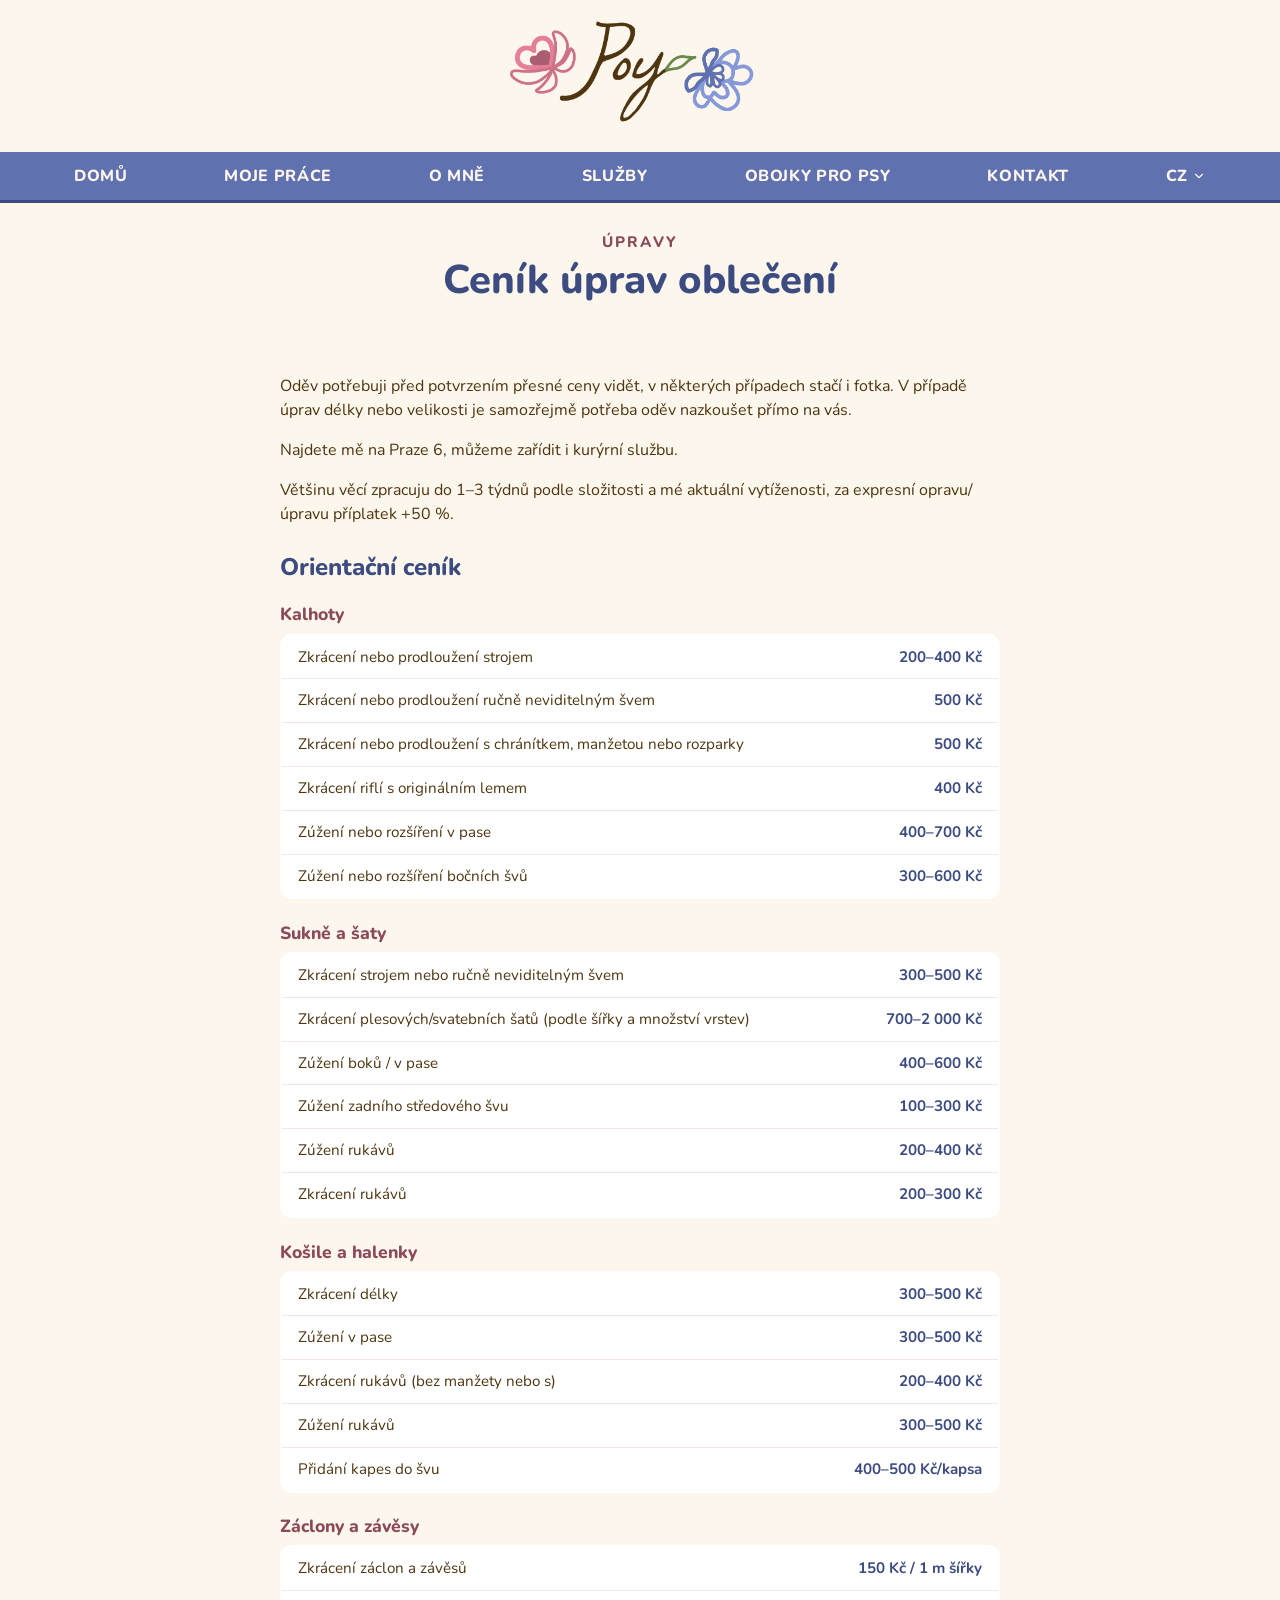
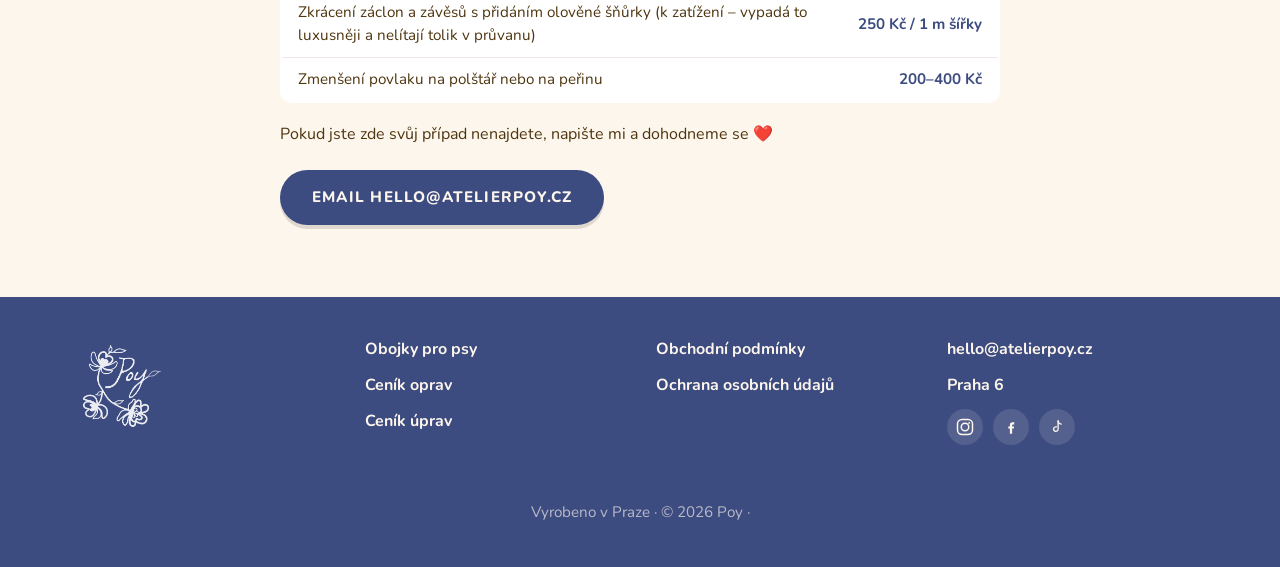
==== commit 09613bf7: "adding t&C + privacy policy;  footer update," ====
--- a/alterations-pricelist.html
+++ b/alterations-pricelist.html
@@ -248,8 +248,22 @@
      =========================================================== -->
 <footer class="site-footer">
   <div class="container footer-inner">
-    <img src="branding/LOGO - PROFILOVKA.png" alt="Poy" class="footer-logo">
-    <div class="footer-links">
+    <div class="footer-col">
+      <img src="branding/LOGO - PROFILOVKA.png" alt="Poy" class="footer-logo">
+    </div>
+    <div class="footer-col">
+      <a href="collars.html" data-i18n="nav.dogCollars">Dog collars</a>
+      <a href="mending-pricelist.html" data-i18n="footer.mendingPricelistLink">Mending price list</a>
+      <a href="alterations-pricelist.html" data-i18n="footer.alterationsPricelistLink">Alterations price list</a>
+    </div>
+    <div class="footer-col">
+      <a href="terms.html" data-i18n="footer.termsLink">Terms &amp; Conditions</a>
+      <a href="privacy.html" data-i18n="footer.privacyLink">Privacy Policy</a>
+    </div>
+    <div class="footer-col">
+      <!-- PLACEHOLDER: swap for the real email before launch -->
+      <a href="mailto:hello@atelierpoy.cz" data-i18n="footer.emailLink">hello@atelierpoy.cz</a>
+      <span data-i18n="footer.location">Prague 6</span>
       <div class="footer-socials">
         <!-- PLACEHOLDER: swap for the real Instagram handle before launch -->
         <a href="https://www.instagram.com/atelier_poy" target="_blank" rel="noopener" class="social-icon" aria-label="Instagram" data-i18n-attr="aria-label:footer.instagramLink">
@@ -271,8 +285,6 @@
           </svg>
         </a>
       </div>
-      <!-- PLACEHOLDER: swap for the real email before launch -->
-      <a href="mailto:hello@atelierpoy.cz" data-i18n="footer.emailLink">hello@atelierpoy.cz</a>
     </div>
     <p class="footer-note" data-i18n="footer.note">Made in Prague · &copy; 2026 Poy ·</p>
   </div>
--- a/styles.css
+++ b/styles.css
@@ -944,6 +944,27 @@
 .mending-cta { margin-top: 1.5em; }
 
 /* ===========================================================
+   Legal / Terms & Conditions
+   =========================================================== */
+.legal-section { background: var(--cream); padding: 40px 0 72px; }
+.legal-content { max-width: 720px; margin: 0 auto; }
+.legal-content h2 { color: var(--secondary-deep); font-size: 1.25rem; margin-top: 1.6em; }
+.legal-content h2:first-child { margin-top: 0; }
+.legal-content h3 { color: var(--primary-deep); font-size: 1.05rem; margin-top: 1.2em; margin-bottom: 0.5em; }
+.legal-content p { font-size: 0.95rem; }
+.legal-content ul { list-style: disc; padding-left: 1.4em; margin: 0 0 1em; }
+.legal-content li { font-size: 0.95rem; margin-bottom: 0.3em; }
+.legal-note {
+  background: var(--white);
+  border: 2px solid var(--primary-pale);
+  border-radius: 12px;
+  padding: 16px 20px;
+  font-size: 0.88rem;
+  font-style: italic;
+  margin-top: 2em;
+}
+
+/* ===========================================================
    Reviews
    =========================================================== */
 .reviews { background: var(--primary); padding: 72px 0; }
@@ -1090,22 +1111,22 @@
   padding: 40px 0 28px;
 }
 .footer-inner {
-  display: flex;
-  flex-wrap: wrap;
-  align-items: center;
-  justify-content: space-between;
-  gap: 24px;
+  display: grid;
+  grid-template-columns: repeat(4, 1fr);
+  gap: 32px;
 }
 .footer-logo { height: 100px; filter: brightness(0) invert(1); opacity: 0.9; }
-.footer-links {
-  display: flex;
-  align-items: center;
-  gap: 20px;
-  flex-wrap: wrap;
+
+/* four equal columns: logo / dog collars & pricelists / legal / contact */
+.footer-col {
+  display: flex;
+  flex-direction: column;
+  align-items: flex-start;
+  gap: 12px;
   font-weight: 700;
   font-size: 1rem;
 }
-.footer-links a:hover { color: var(--accent); }
+.footer-col a:hover { color: var(--accent); }
 
 .footer-socials { display: flex; gap: 10px; }
 .social-icon {
@@ -1122,9 +1143,9 @@
 .social-icon svg { width: 18px; height: 18px; }
 /* clear invert on hover: solid cream badge with a dark icon, swapping
    which color is foreground vs background rather than fading either out */
-.footer-links a.social-icon:hover { background: var(--cream); color: var(--secondary-deep); }
+.footer-col a.social-icon:hover { background: var(--cream); color: var(--secondary-deep); }
 .footer-note {
-  width: 100%;
+  grid-column: 1 / -1;
   text-align: center;
   margin-top: 24px;
   font-size: 0.95rem;
@@ -1165,6 +1186,9 @@
   .price-panel[data-expanded="true"] .price-toggle-icon { transform: rotate(180deg); }
   .price-details[hidden] { display: none; }
   .price-details { max-height: 45vh; overflow-y: auto; }
+
+  /* 4 equal columns get cramped on tablet widths — pair them up instead */
+  .footer-inner { grid-template-columns: repeat(2, 1fr); }
 }
 
 @media (max-width: 640px) {
@@ -1214,7 +1238,8 @@
 
   .card-grid { grid-template-columns: 1fr; }
   .contact-actions { flex-direction: column; align-items: center; }
-  .footer-inner { justify-content: center; text-align: center; }
+  .footer-inner { grid-template-columns: 1fr; justify-items: center; text-align: center; }
+  .footer-col { align-items: center; }
 
   /* shrink further than the tablet size above; nudged left (photo size
      itself unchanged) so the badge below has room to grow into the space
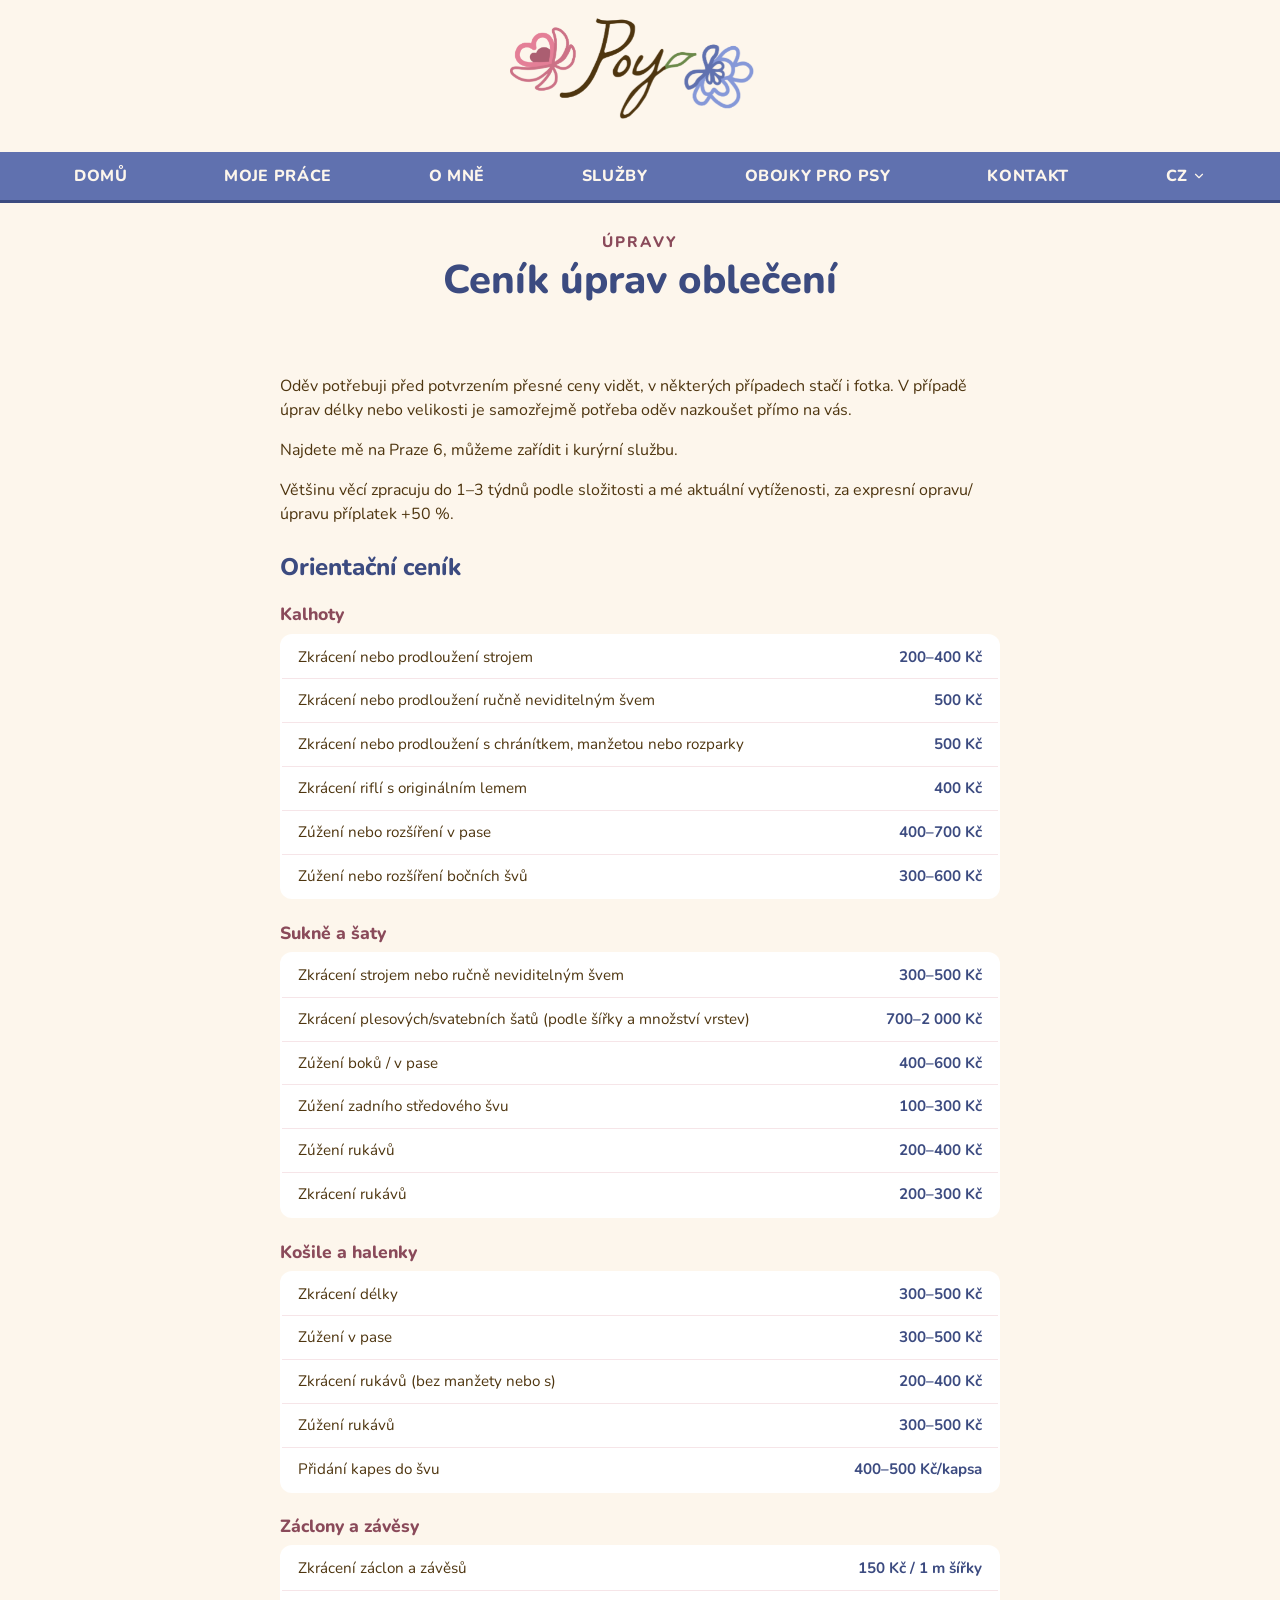
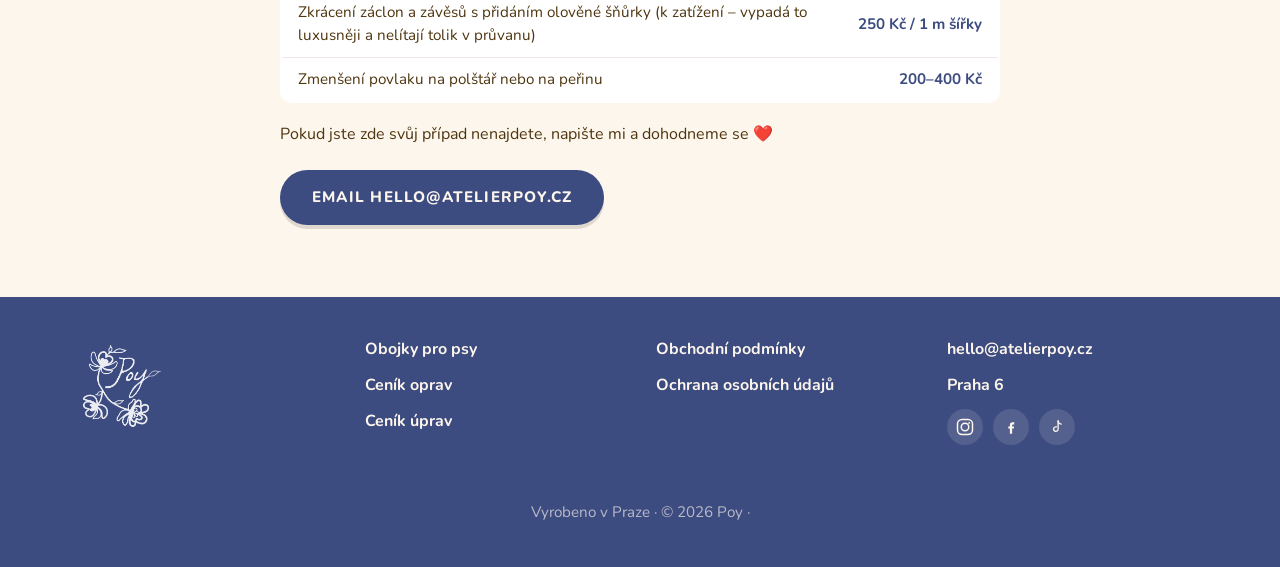
==== commit f1ae74fc: "nav jitter fix, anchor link scroll fix" ====
--- a/alterations-pricelist.html
+++ b/alterations-pricelist.html
@@ -5,7 +5,7 @@
 <meta name="viewport" content="width=device-width, initial-scale=1.0">
 <title>Poy — Alterations Price List</title>
 <meta name="description" content="Approximate prices for Poy's clothing alterations — hemming, taking in, sleeves, curtains and more.">
-<link rel="stylesheet" href="styles.css?v=2">
+<link rel="stylesheet" href="styles.css?v=5">
 </head>
 <body>
 
@@ -290,7 +290,7 @@
   </div>
 </footer>
 
-<script src="script.js?v=2"></script>
+<script src="script.js?v=4"></script>
 <script src="i18n.js?v=2"></script>
 </body>
 </html>
--- a/styles.css
+++ b/styles.css
@@ -30,7 +30,25 @@
 
 /* ---------- reset ---------- */
 *, *::before, *::after { box-sizing: border-box; }
-html { scroll-behavior: smooth; }
+/* overflow-anchor: none — disables the browser's scroll anchoring for
+   the whole page. Scroll anchoring tries to keep on-screen content from
+   visually jumping when something above the viewport changes size, by
+   nudging scrollY to compensate. Our own sticky header changes size *as
+   a function of* scrollY (see .site-header/.header-row-logo below), so
+   the two fight each other: header shrinks → anchoring nudges scrollY →
+   our scroll handler re-evaluates against the new scrollY → header
+   height changes again → anchoring nudges again. That feedback loop is
+   what read as constant blinking/jumping, worst during a slow scroll
+   (more frames for the loop to run in). Confirmed via an instrumented
+   Playwright scroll test: without this, scrollY visibly oscillated frame
+   to frame during any scroll through the header's shrink range even
+   though the simulated input only ever scrolled in one direction; with
+   it, scrollY was perfectly monotonic and the header shrank exactly
+   once per crossing. Setting `overflow-anchor: none` scoped only to
+   `.site-header` was NOT sufficient — Chrome's anchor node is chosen
+   from content below the header, not the header itself, so the property
+   has to be set here, on the actual scrolling element, to take effect. */
+html { scroll-behavior: smooth; overflow-anchor: none; }
 body {
   margin: 0;
   font-family: var(--font-body);
@@ -155,23 +173,54 @@
   z-index: 50;
 }
 
+/* anchor-nav targets on the landing page — without this, jumping to
+   #about/#services/#feed/#contact (nav links, cross-page links like
+   collars.html's) lands the section flush with the very top of the
+   viewport, which the sticky header then overlaps, hiding the heading
+   the click was supposed to reveal. scroll-margin-top shifts the landing
+   spot down by the header's live height (the same --header-height custom
+   property the price panel uses, kept in sync by script.js) plus a
+   little breathing room, so the heading always ends up visible just
+   below the header regardless of its current shrunk/unshrunk state. The
+   203px fallback matches the header's unscrolled height, for the moment
+   before script.js has run (e.g. landing directly on a fragment URL). */
+#about, #services, #feed, #contact {
+  scroll-margin-top: calc(var(--header-height, 203px) + 16px);
+}
+
 /* Row 1 — logo only, centered, no color block. Shrinks to half size once
    the page is scrolled (see script.js), freeing up vertical space; the
-   blue nav row below is untouched by this. */
+   blue nav row below is untouched by this.
+   The row's own `height` is the only thing that animates via layout (one
+   property, not two) — the logo itself shrinks via `transform: scale()`,
+   which is compositor-only and never triggers layout, so the browser has
+   far less work to redo on every animation frame while this sticky header
+   is transitioning during an active scroll. Padding is fixed (not part of
+   the transition) since flex centering handles vertical alignment on its
+   own; height values below are 14+130+8=152 unscrolled, 7+65+4=76 scrolled
+   (border-box, per the global reset), preserving the original sizing. */
 .header-row-logo {
   display: flex;
   justify-content: center;
   align-items: center;
   background: var(--cream);
-  padding: 14px 0 8px;
-  transition: padding 0.25s ease;
+  height: 152px;
+  overflow: hidden;
+  transition: height 0.25s ease;
+  will-change: height;
 }
 .logo-link { display: flex; }
-.logo-img { height: 130px; width: auto; transition: height 0.25s ease; }
+.logo-img {
+  height: 130px;
+  width: auto;
+  transform-origin: center;
+  transition: transform 0.25s ease;
+  will-change: transform;
+}
 .logo-link-mobile { display: none; }
 
-.site-header.is-scrolled .header-row-logo { padding: 7px 0 4px; }
-.site-header.is-scrolled .header-row-logo .logo-img { height: 65px; }
+.site-header.is-scrolled .header-row-logo { height: 76px; }
+.site-header.is-scrolled .header-row-logo .logo-img { transform: scale(0.5); }
 
 /* Row 2 — nav links + language switcher, on the blue color block */
 .header-row-nav {
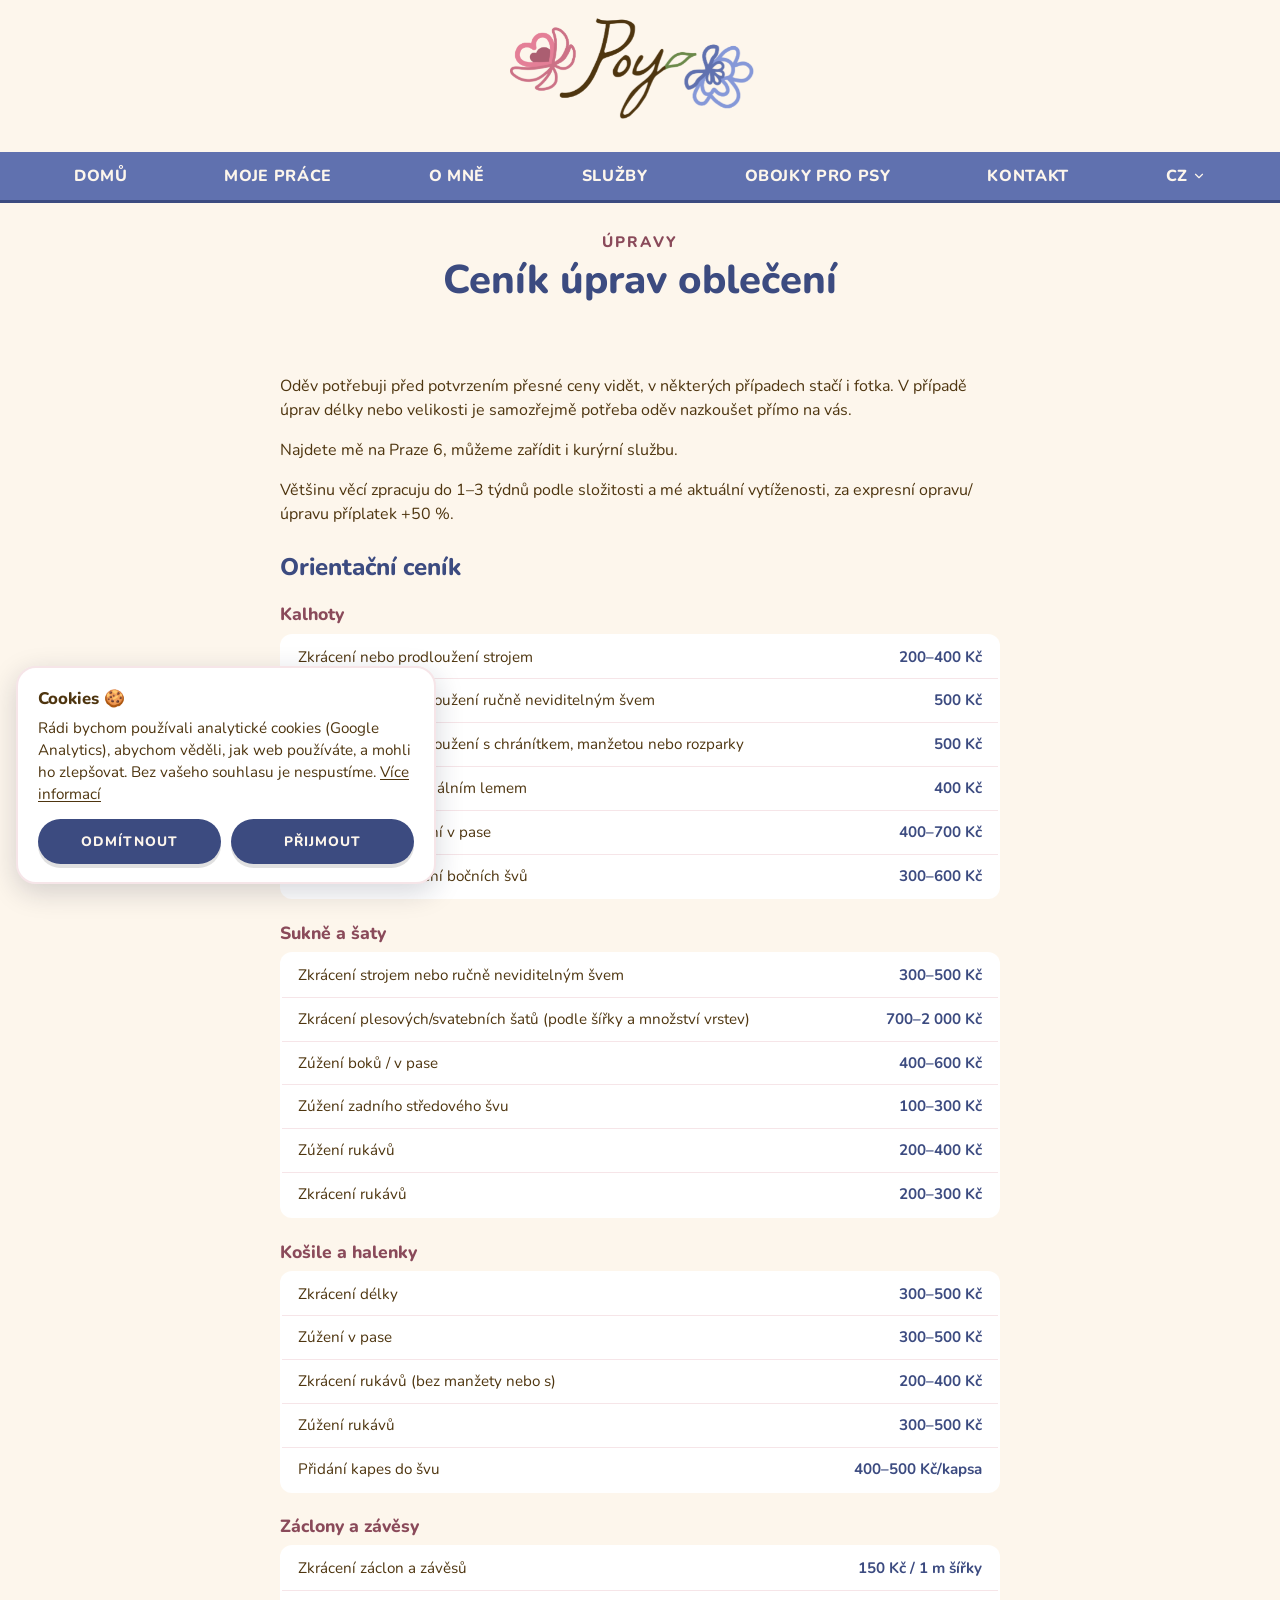
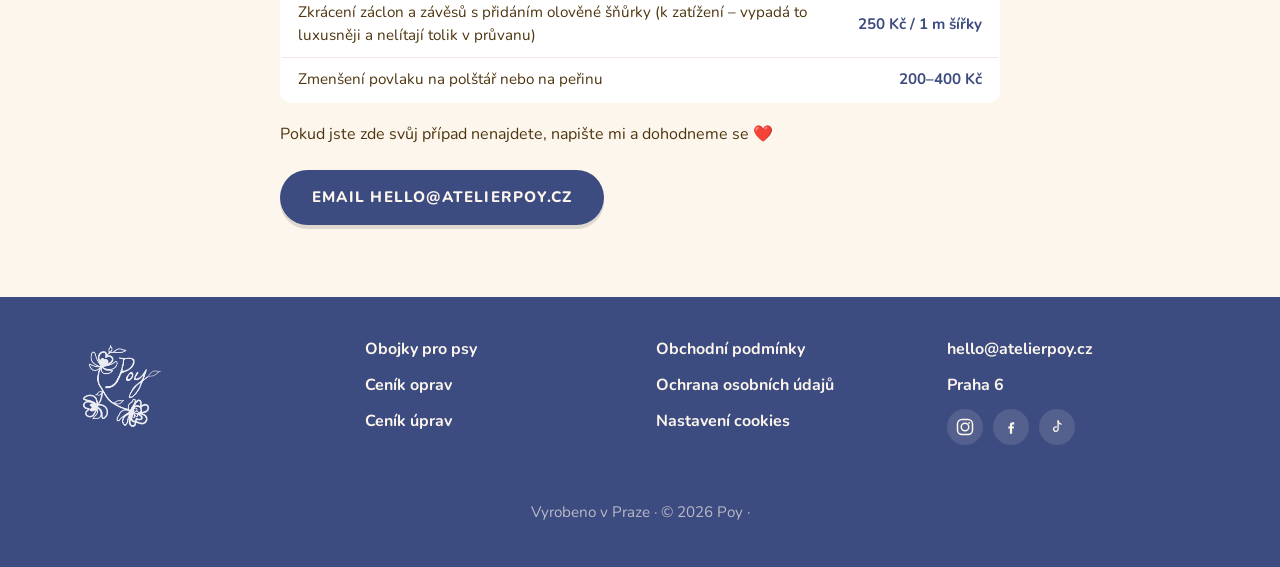
==== commit dd942bee: "added cookies" ====
--- a/alterations-pricelist.html
+++ b/alterations-pricelist.html
@@ -5,7 +5,7 @@
 <meta name="viewport" content="width=device-width, initial-scale=1.0">
 <title>Poy — Alterations Price List</title>
 <meta name="description" content="Approximate prices for Poy's clothing alterations — hemming, taking in, sleeves, curtains and more.">
-<link rel="stylesheet" href="styles.css?v=5">
+<link rel="stylesheet" href="styles.css?v=6">
 </head>
 <body>
 
@@ -259,6 +259,7 @@
     <div class="footer-col">
       <a href="terms.html" data-i18n="footer.termsLink">Terms &amp; Conditions</a>
       <a href="privacy.html" data-i18n="footer.privacyLink">Privacy Policy</a>
+      <button type="button" class="footer-link-button" data-cookie-settings data-i18n="footer.cookieSettings">Nastavení cookies</button>
     </div>
     <div class="footer-col">
       <!-- PLACEHOLDER: swap for the real email before launch -->
@@ -290,7 +291,8 @@
   </div>
 </footer>
 
-<script src="script.js?v=4"></script>
+<script src="consent.js?v=1"></script>
+<script src="script.js?v=5"></script>
 <script src="i18n.js?v=2"></script>
 </body>
 </html>
--- a/styles.css
+++ b/styles.css
@@ -531,8 +531,10 @@
 }
 
 .form-note { font-size: 0.95rem; color: var(--text); opacity: 0.75; margin: 6px 0 0; }
+/* informational note — light blue rather than pink, so it doesn't read as
+   a warning */
 .form-note--soft {
-  background: var(--primary-pale);
+  background: rgba(96, 113, 175, 0.08); /* --secondary at low alpha */
   border-radius: 10px;
   padding: 8px 12px;
   opacity: 1;
@@ -540,6 +542,21 @@
 .field-help { font-size: 0.95rem; opacity: 0.65; margin: 4px 0 0; }
 .field-help a { text-decoration: underline; text-underline-offset: 2px; }
 .field-help a:hover { color: var(--primary-deep); }
+
+/* pull-strength slider (collars.html step 1) — 3 stops, labels spread
+   underneath so each sits under its stop */
+.pull-slider {
+  display: block;
+  width: 100%;
+  margin: 8px 0 2px;
+  accent-color: var(--primary);
+  cursor: pointer;
+}
+.pull-slider-labels {
+  display: flex;
+  justify-content: space-between;
+  font-size: 0.95rem;
+}
 
 .field { margin-bottom: 10px; }
 .field:last-child { margin-bottom: 0; }
@@ -555,6 +572,7 @@
 .field input[type="email"],
 .field input[type="tel"],
 .field input[type="number"],
+.field select,
 .field textarea {
   width: 100%;
   border: 2px solid var(--primary-pale);
@@ -567,8 +585,10 @@
   transition: border-color 0.15s ease;
 }
 .field input:focus,
+.field select:focus,
 .field textarea:focus { outline: none; border-color: var(--primary-deep); }
 .field textarea { min-height: 70px; resize: vertical; }
+.field select { cursor: pointer; }
 
 /* validation — inline, next to the field it belongs to, never a generic
    top-of-page banner. --primary-deep doubles as the "error" color since
@@ -599,6 +619,7 @@
   gap: 8px;
 }
 .option-grid--two { grid-template-columns: repeat(2, 1fr); }
+.option-grid--three { grid-template-columns: repeat(3, 1fr); }
 .option-grid--compact { gap: 6px; margin-top: 6px; }
 
 .option-card {
@@ -615,18 +636,23 @@
 .option-card input { accent-color: var(--primary-deep); margin-right: 4px; }
 .option-card:has(input:checked) { border-color: var(--primary-deep); background: var(--primary-pale); }
 .option-card-title { font-weight: 700; font-size: 1rem; }
-.option-card-price { font-size: 0.95rem; opacity: 0.75; }
-/* width example photos — bleeds to the card's edges (negative margin
-   cancels .option-card's own padding), same idea as the fabric/hardware
-   swatch photos */
-.option-card--image { padding-top: 0; overflow: hidden; }
+.option-card-price { font-size: 0.95rem; opacity: 0.75; }/* width example cards — radio + label on top so it reads as a choice
+   first, then the example photo bleeding to the card's side and bottom
+   edges (negative margin cancels .option-card's own padding), same idea
+   as the fabric/hardware swatch photos */
+.option-card--image { padding-bottom: 0; overflow: hidden; }
+.option-card-head { display: flex; align-items: center; gap: 4px; }
 .option-card-img {
   width: calc(100% + 20px);
-  margin: 0 -10px 6px;
+  max-width: none; /* global img max-width: 100% would clip the bleed and leave a strip on the right */
+  margin: 6px -10px 0;
   aspect-ratio: 4 / 3;
   object-fit: cover;
   display: block;
 }
+/* font sample photos are wide nametag shots — keep their own shape so the
+   4:3 crop doesn't cut off the ends of the embroidered text */
+.option-card-img--natural { aspect-ratio: auto; }
 /* 40mm-silver lock: JS disables the input and adds this class so the
    reason (the note above the group) is visible, not just a mystery gray */
 .option-card.is-disabled { opacity: 0.5; cursor: not-allowed; background: var(--cream); }
@@ -884,8 +910,8 @@
 .nametag-example-text { flex: 1; min-width: 0; }
 .nametag-example-text .field { margin-bottom: 0; }
 .nametag-example-img {
-  width: 140px;
-  height: 140px;
+  width: 210px;
+  height: 96px;
   object-fit: cover;
   border-radius: 12px;
   flex-shrink: 0;
@@ -966,6 +992,9 @@
   border-top: 1px solid var(--primary-pale);
 }
 .price-lines .price-line:first-child { border-top: none; }
+/* display: flex above would otherwise override the hidden attribute that
+   updatePrice() uses for the optional lines (reinforcement/nametag/delivery) */
+.price-line[hidden] { display: none; }
 
 /* ===========================================================
    Mending price list
@@ -1176,6 +1205,51 @@
   font-size: 1rem;
 }
 .footer-col a:hover { color: var(--accent); }
+/* "Cookie settings" — a <button> (it opens the banner, it isn't a link)
+   dressed to match the footer links around it */
+.footer-link-button {
+  background: none;
+  border: 0;
+  padding: 0;
+  color: inherit;
+  font: inherit;
+  text-align: inherit;
+  cursor: pointer;
+}
+.footer-link-button:hover { color: var(--accent); }
+
+/* cookie consent banner (consent.js) — bottom-left card on desktop, full
+   width on phones; sits above the collar page's fixed price bar (z 40) */
+.cookie-banner {
+  position: fixed;
+  left: 16px;
+  bottom: 16px;
+  z-index: 60;
+  width: min(420px, calc(100% - 32px));
+  background: var(--white);
+  color: var(--text);
+  border: 2px solid var(--primary-pale);
+  border-radius: 20px;
+  box-shadow: 0 8px 28px rgba(23,28,58,0.18);
+  padding: 18px 20px;
+}
+.cookie-banner[hidden] { display: none; }
+.cookie-banner-title { font-weight: 800; font-size: 1.05rem; margin: 0 0 6px; }
+.cookie-banner-text { font-size: 0.95rem; margin: 0 0 14px; line-height: 1.45; }
+.cookie-banner-text a { text-decoration: underline; text-underline-offset: 2px; }
+.cookie-banner-text a:hover { color: var(--primary-deep); }
+.cookie-banner-actions { display: flex; gap: 10px; }
+.cookie-btn { flex: 1; justify-content: center; padding: 11px 16px; font-size: 0.85rem; }
+@media (max-width: 640px) {
+  .cookie-banner {
+    left: 0;
+    bottom: 0;
+    width: 100%;
+    border-radius: 20px 20px 0 0;
+    border-width: 2px 0 0;
+    padding-bottom: calc(18px + env(safe-area-inset-bottom));
+  }
+}
 
 .footer-socials { display: flex; gap: 10px; }
 .social-icon {
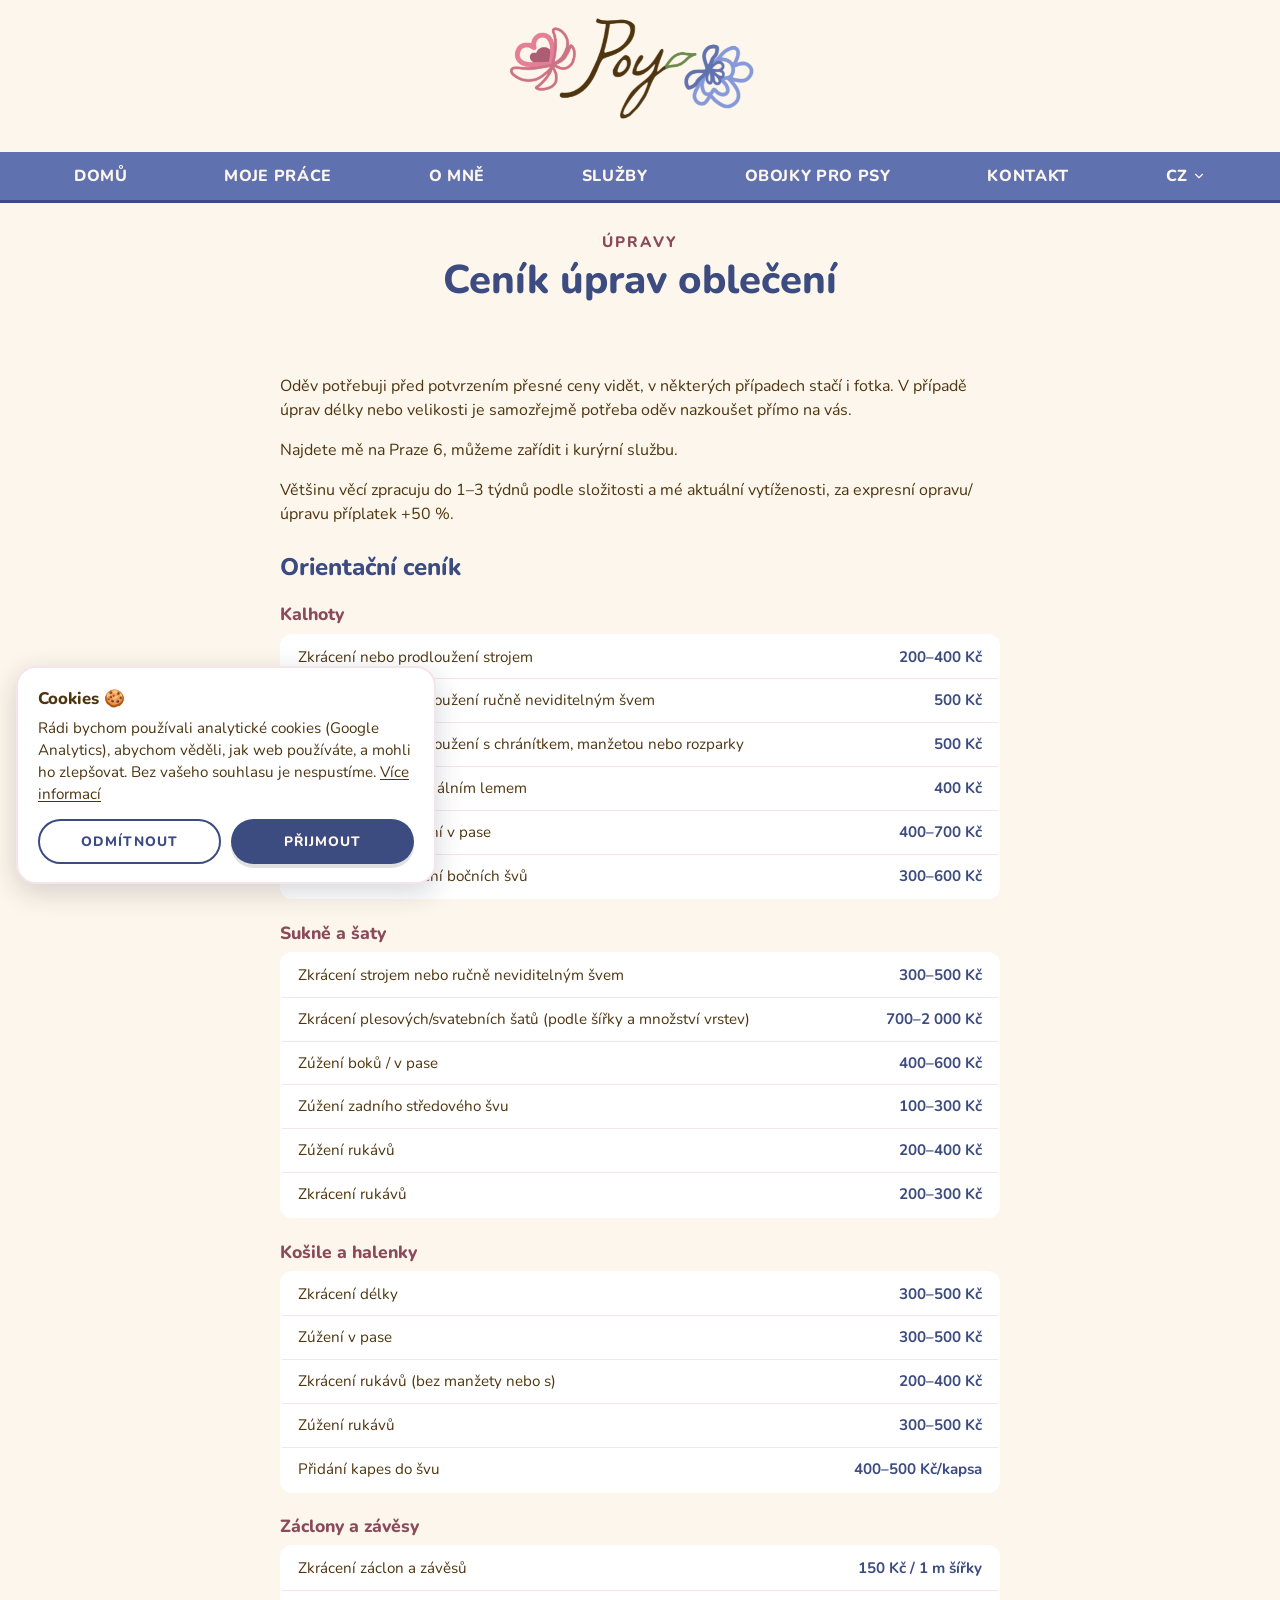
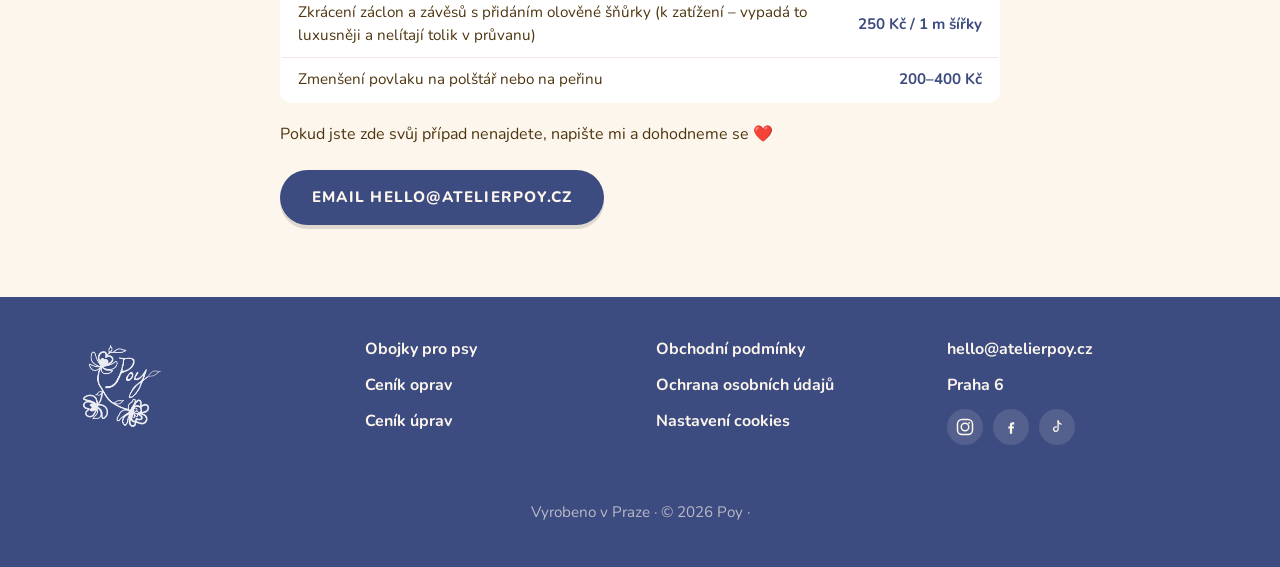
==== commit 208b4b2a: "buider step 1 mandatory & cookie button design  update" ====
--- a/alterations-pricelist.html
+++ b/alterations-pricelist.html
@@ -5,7 +5,7 @@
 <meta name="viewport" content="width=device-width, initial-scale=1.0">
 <title>Poy — Alterations Price List</title>
 <meta name="description" content="Approximate prices for Poy's clothing alterations — hemming, taking in, sleeves, curtains and more.">
-<link rel="stylesheet" href="styles.css?v=6">
+<link rel="stylesheet" href="styles.css?v=7">
 </head>
 <body>
 
@@ -234,7 +234,7 @@
         <p data-i18n="alterationsPricelist.closingNote">If you can&rsquo;t find your specific case here, please write me an e-mail and we&rsquo;ll sort it out &#10084;&#65039;</p>
         <div class="mending-cta">
           <!-- PLACEHOLDER: swap for the real email before launch -->
-          <a href="mailto:hello@atelierpoy.cz" class="btn btn-navy" data-i18n="alterationsPricelist.emailCta">Email hello@atelierpoy.cz</a>
+          <a href="mailto:hello@atelierpoy.cz" class="btn btn-navy" data-track-location="alterations_pricelist" data-i18n="alterationsPricelist.emailCta">Email hello@atelierpoy.cz</a>
         </div>
 
       </div>
@@ -291,8 +291,8 @@
   </div>
 </footer>
 
-<script src="consent.js?v=1"></script>
-<script src="script.js?v=5"></script>
+<script src="consent.js?v=4"></script>
+<script src="script.js?v=7"></script>
 <script src="i18n.js?v=2"></script>
 </body>
 </html>
--- a/styles.css
+++ b/styles.css
@@ -545,18 +545,63 @@
 
 /* pull-strength slider (collars.html step 1) — 3 stops, labels spread
    underneath so each sits under its stop */
+/* fully custom-drawn (appearance: none) so the thumb can be hidden while
+   the question is unanswered — .is-untouched, set/removed by script.js */
 .pull-slider {
+  -webkit-appearance: none;
+  appearance: none;
   display: block;
   width: 100%;
+  height: 24px;
   margin: 8px 0 2px;
-  accent-color: var(--primary);
+  background: transparent;
   cursor: pointer;
 }
+.pull-slider::-webkit-slider-runnable-track {
+  height: 6px;
+  border-radius: 999px;
+  background: var(--primary-pale);
+}
+.pull-slider::-moz-range-track {
+  height: 6px;
+  border-radius: 999px;
+  background: var(--primary-pale);
+}
+.pull-slider::-webkit-slider-thumb {
+  -webkit-appearance: none;
+  appearance: none;
+  width: 22px;
+  height: 22px;
+  margin-top: -8px; /* centers the thumb on the 6px track */
+  border-radius: 50%;
+  border: 3px solid var(--white);
+  background: var(--primary);
+  box-shadow: 0 1px 4px rgba(23,28,58,0.3);
+}
+.pull-slider::-moz-range-thumb {
+  width: 16px;
+  height: 16px;
+  border-radius: 50%;
+  border: 3px solid var(--white);
+  background: var(--primary);
+  box-shadow: 0 1px 4px rgba(23,28,58,0.3);
+}
+.pull-slider.is-untouched::-webkit-slider-thumb { opacity: 0; }
+.pull-slider.is-untouched::-moz-range-thumb { opacity: 0; }
+.pull-slider:focus { outline: none; }
+.pull-slider:focus-visible { outline: 2px solid var(--secondary); outline-offset: 4px; border-radius: 4px; }
+/* unanswered after Next: the track turns the error color instead of the
+   border the text inputs get */
+.field .pull-slider.is-invalid { border: 0; }
+.pull-slider.is-invalid::-webkit-slider-runnable-track { background: var(--primary-deep); }
+.pull-slider.is-invalid::-moz-range-track { background: var(--primary-deep); }
 .pull-slider-labels {
   display: flex;
   justify-content: space-between;
   font-size: 0.95rem;
 }
+.pull-slider-labels [data-pull-value] { cursor: pointer; }
+.pull-slider-labels [data-pull-value]:hover { color: var(--primary-deep); }
 
 .field { margin-bottom: 10px; }
 .field:last-child { margin-bottom: 0; }
@@ -1240,6 +1285,9 @@
 .cookie-banner-text a:hover { color: var(--primary-deep); }
 .cookie-banner-actions { display: flex; gap: 10px; }
 .cookie-btn { flex: 1; justify-content: center; padding: 11px 16px; font-size: 0.85rem; }
+/* Reject: secondary (outlined) — same size and placement as Accept, so it
+   stays just as easy to find and click */
+.cookie-btn.btn-outline { color: var(--secondary-deep); }
 @media (max-width: 640px) {
   .cookie-banner {
     left: 0;
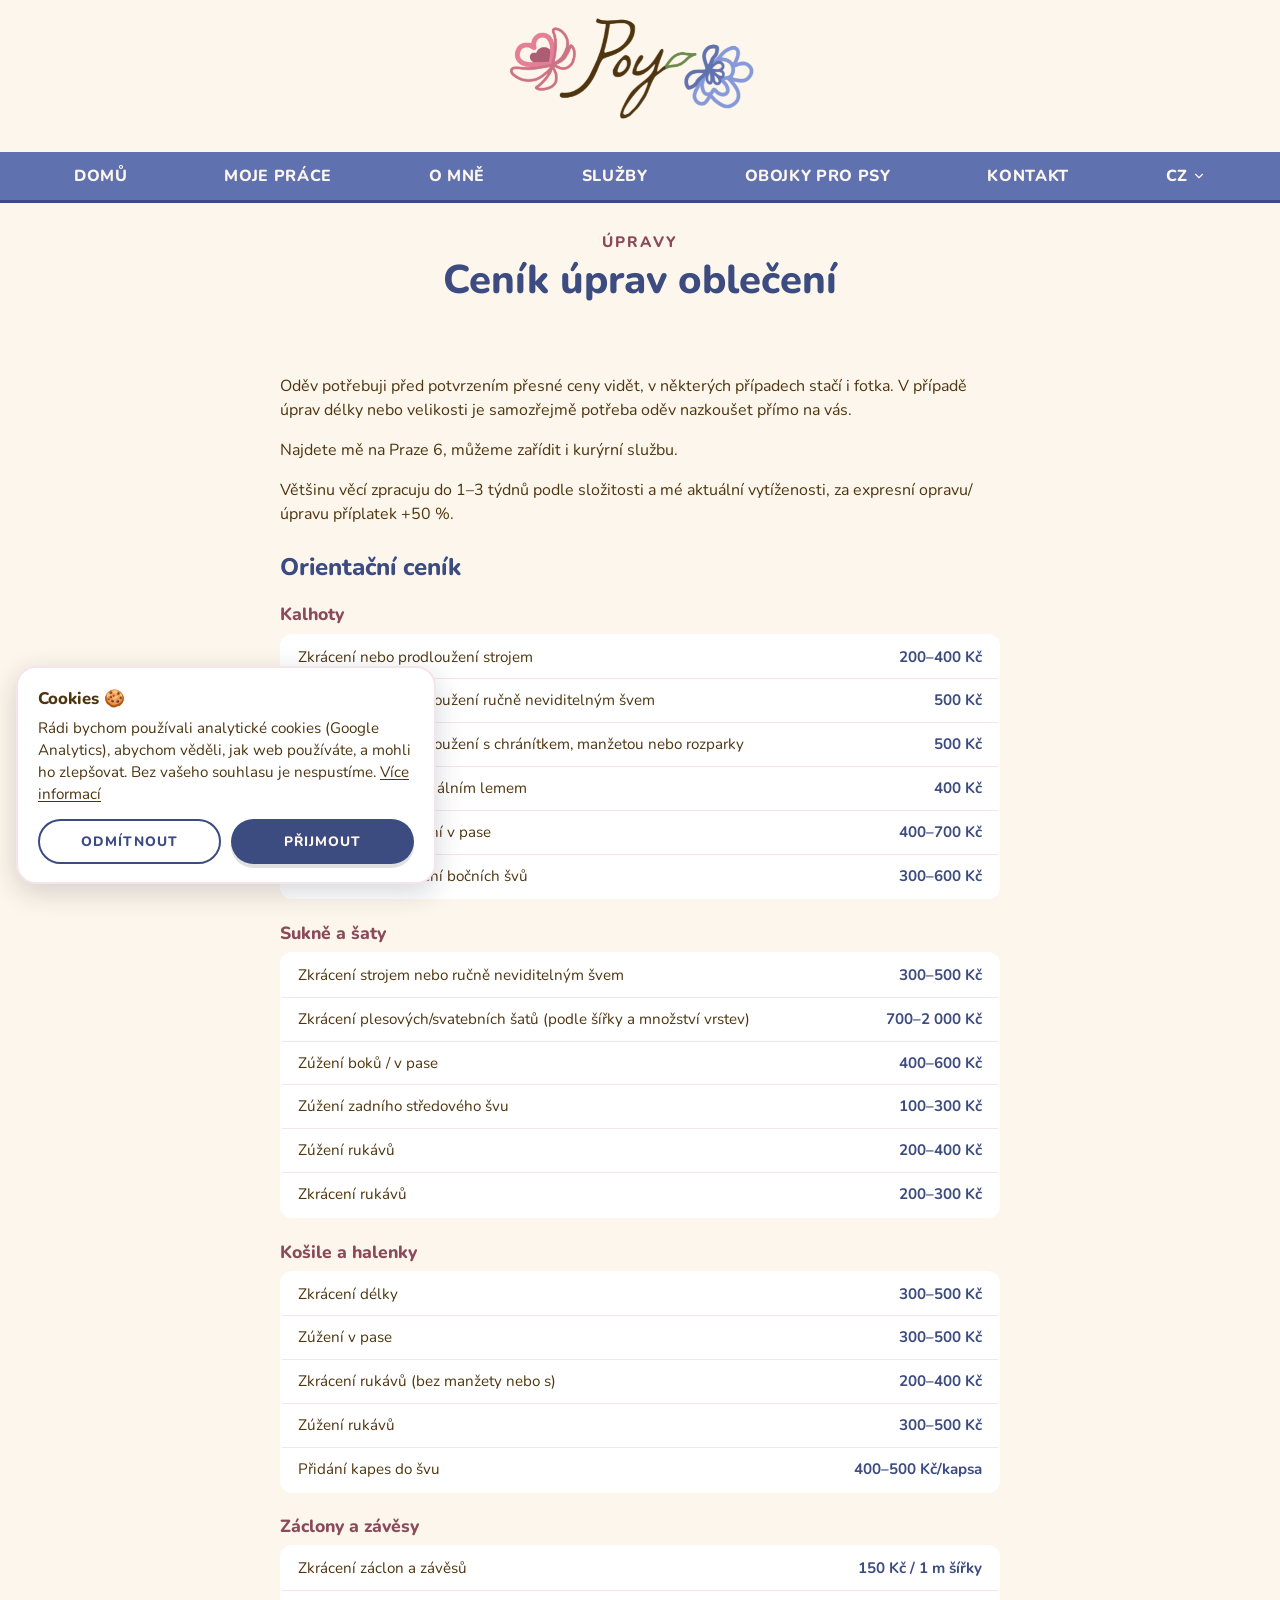
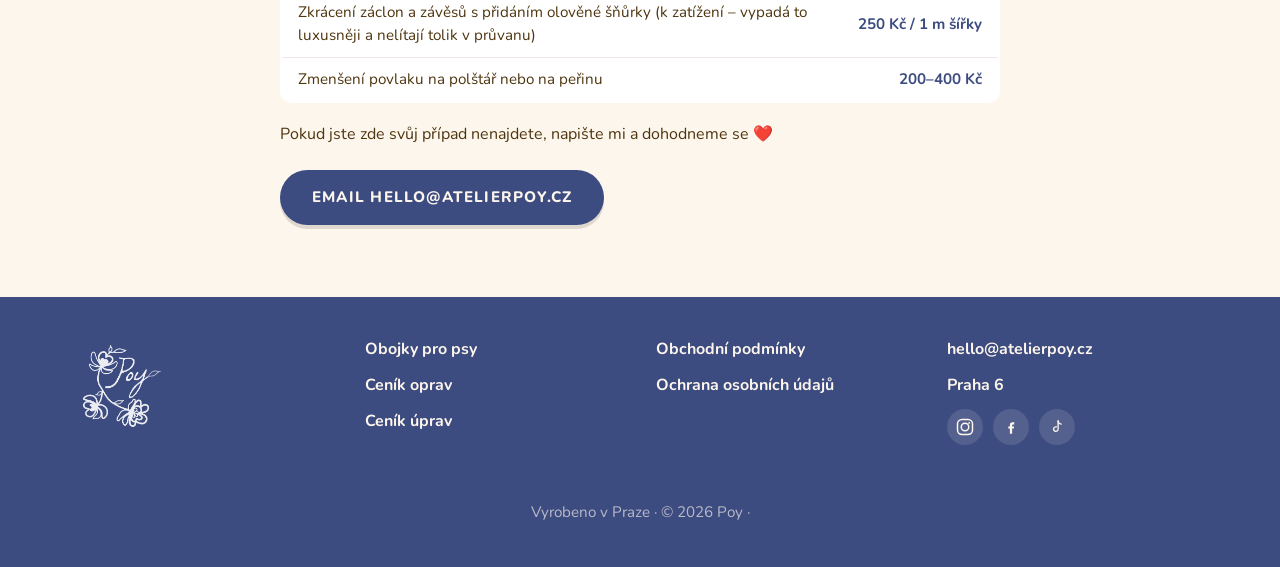
==== commit 19b0e19d: "removed cookie banner link from the footer" ====
--- a/alterations-pricelist.html
+++ b/alterations-pricelist.html
@@ -5,7 +5,7 @@
 <meta name="viewport" content="width=device-width, initial-scale=1.0">
 <title>Poy — Alterations Price List</title>
 <meta name="description" content="Approximate prices for Poy's clothing alterations — hemming, taking in, sleeves, curtains and more.">
-<link rel="stylesheet" href="styles.css?v=7">
+<link rel="stylesheet" href="styles.css?v=8">
 </head>
 <body>
 
@@ -259,7 +259,6 @@
     <div class="footer-col">
       <a href="terms.html" data-i18n="footer.termsLink">Terms &amp; Conditions</a>
       <a href="privacy.html" data-i18n="footer.privacyLink">Privacy Policy</a>
-      <button type="button" class="footer-link-button" data-cookie-settings data-i18n="footer.cookieSettings">Nastavení cookies</button>
     </div>
     <div class="footer-col">
       <!-- PLACEHOLDER: swap for the real email before launch -->
@@ -291,7 +290,7 @@
   </div>
 </footer>
 
-<script src="consent.js?v=4"></script>
+<script src="consent.js?v=5"></script>
 <script src="script.js?v=7"></script>
 <script src="i18n.js?v=2"></script>
 </body>
--- a/styles.css
+++ b/styles.css
@@ -1250,18 +1250,6 @@
   font-size: 1rem;
 }
 .footer-col a:hover { color: var(--accent); }
-/* "Cookie settings" — a <button> (it opens the banner, it isn't a link)
-   dressed to match the footer links around it */
-.footer-link-button {
-  background: none;
-  border: 0;
-  padding: 0;
-  color: inherit;
-  font: inherit;
-  text-align: inherit;
-  cursor: pointer;
-}
-.footer-link-button:hover { color: var(--accent); }
 
 /* cookie consent banner (consent.js) — bottom-left card on desktop, full
    width on phones; sits above the collar page's fixed price bar (z 40) */
@@ -1288,6 +1276,8 @@
 /* Reject: secondary (outlined) — same size and placement as Accept, so it
    stays just as easy to find and click */
 .cookie-btn.btn-outline { color: var(--secondary-deep); }
+/* privacy page, cookies section — reopens the banner (consent.js) */
+.cookie-settings-btn { color: var(--secondary-deep); cursor: pointer; }
 @media (max-width: 640px) {
   .cookie-banner {
     left: 0;
